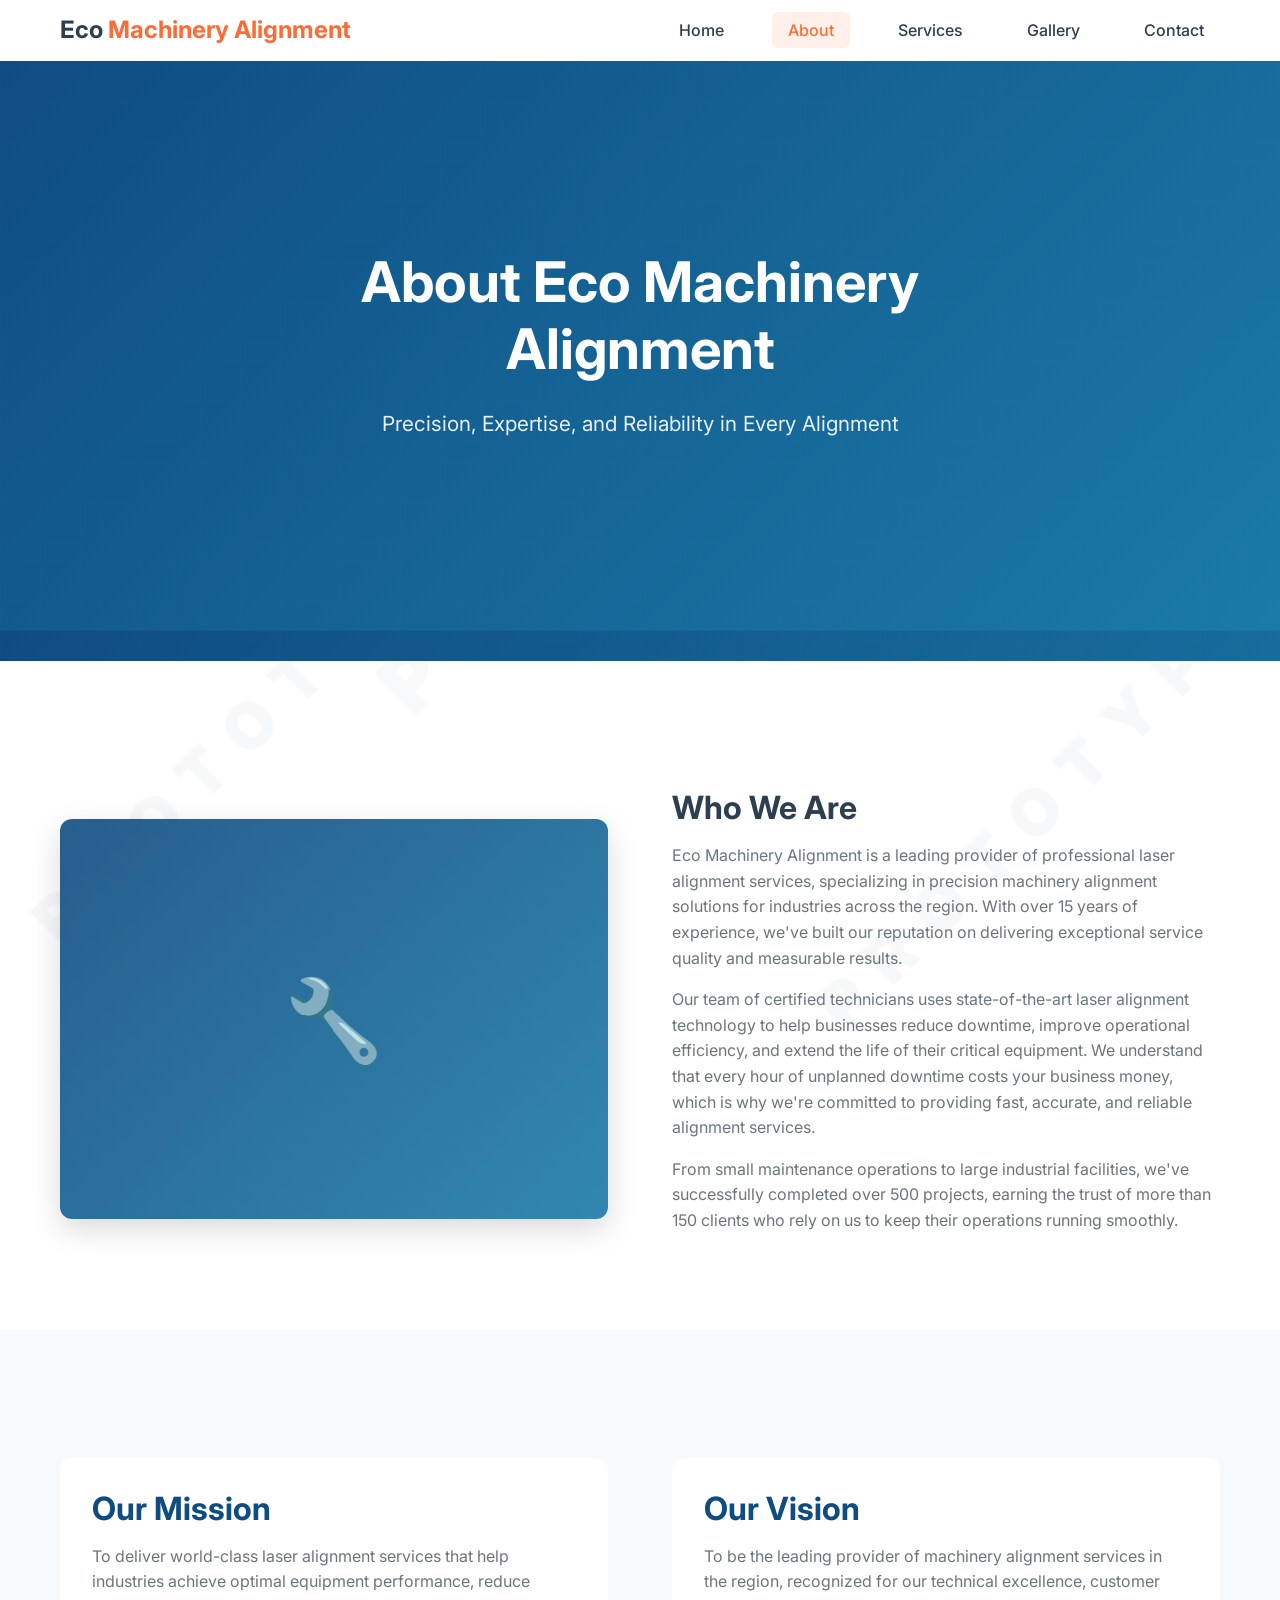
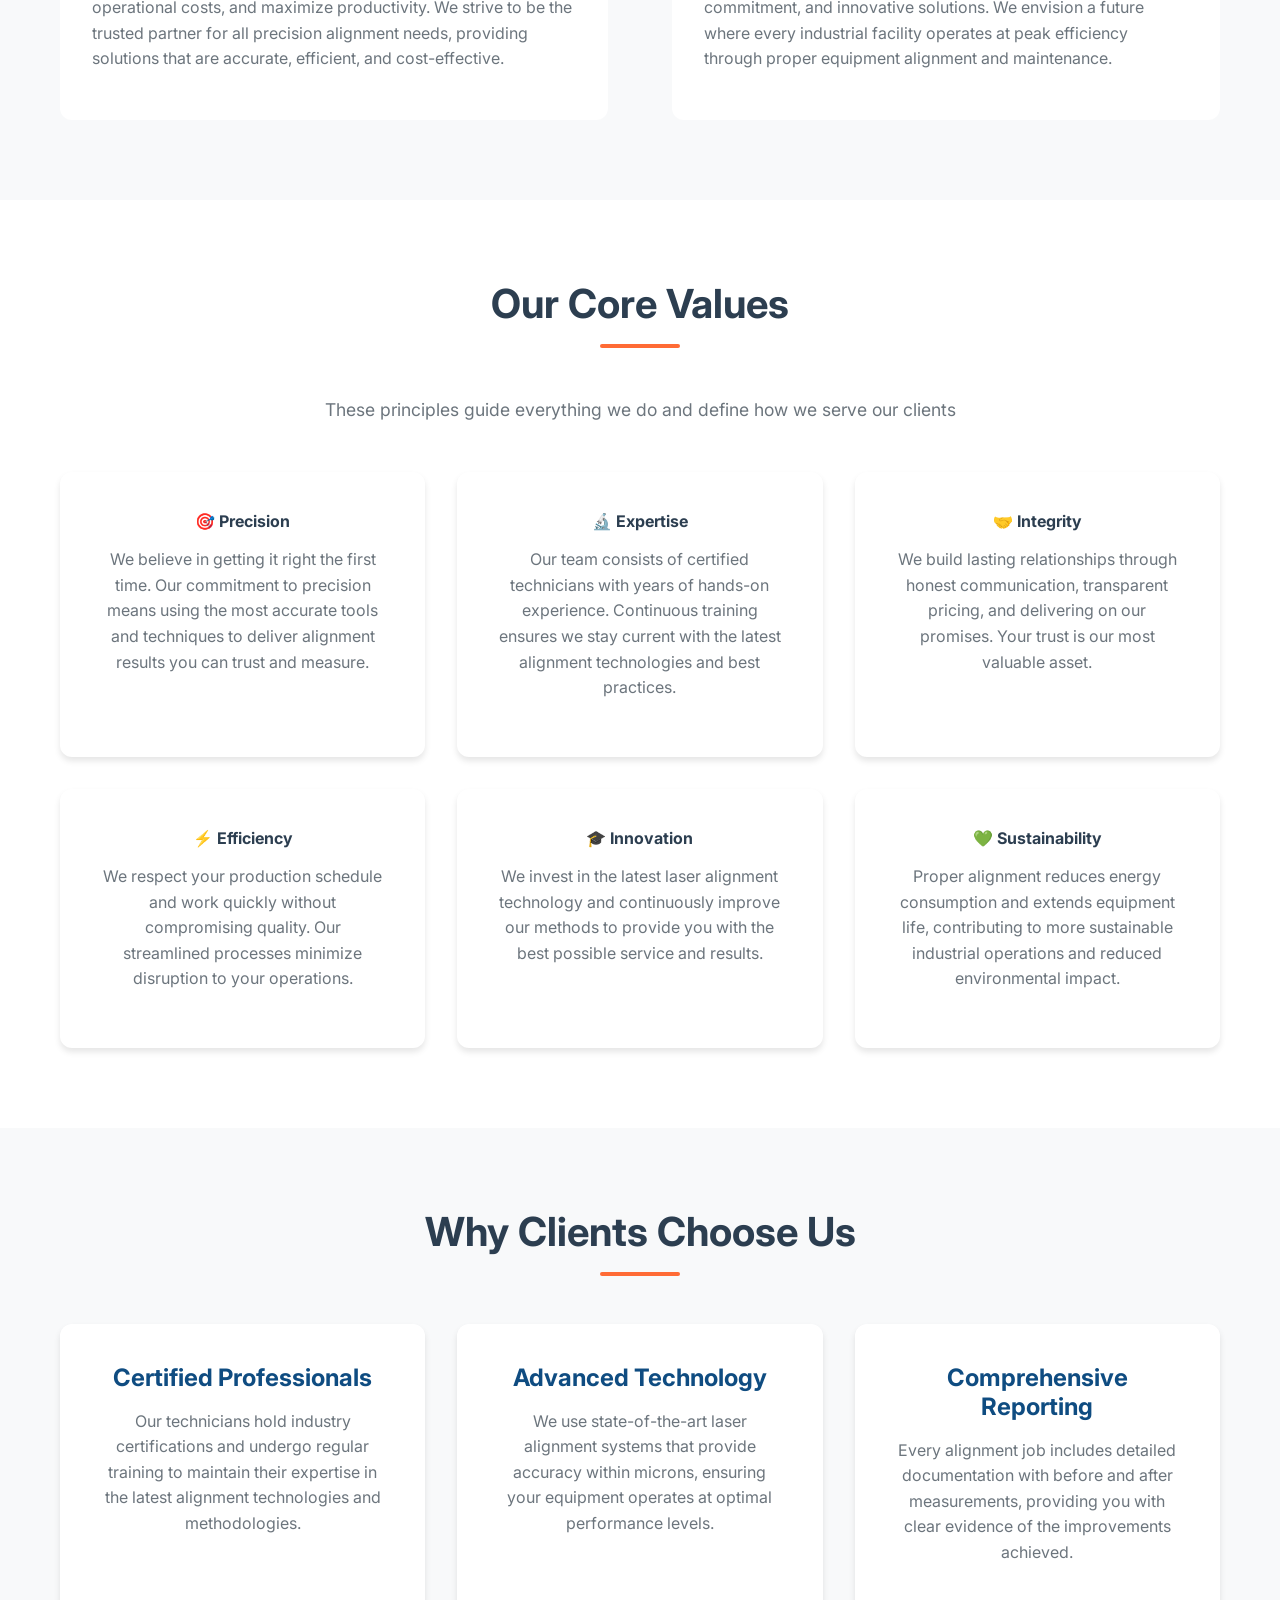
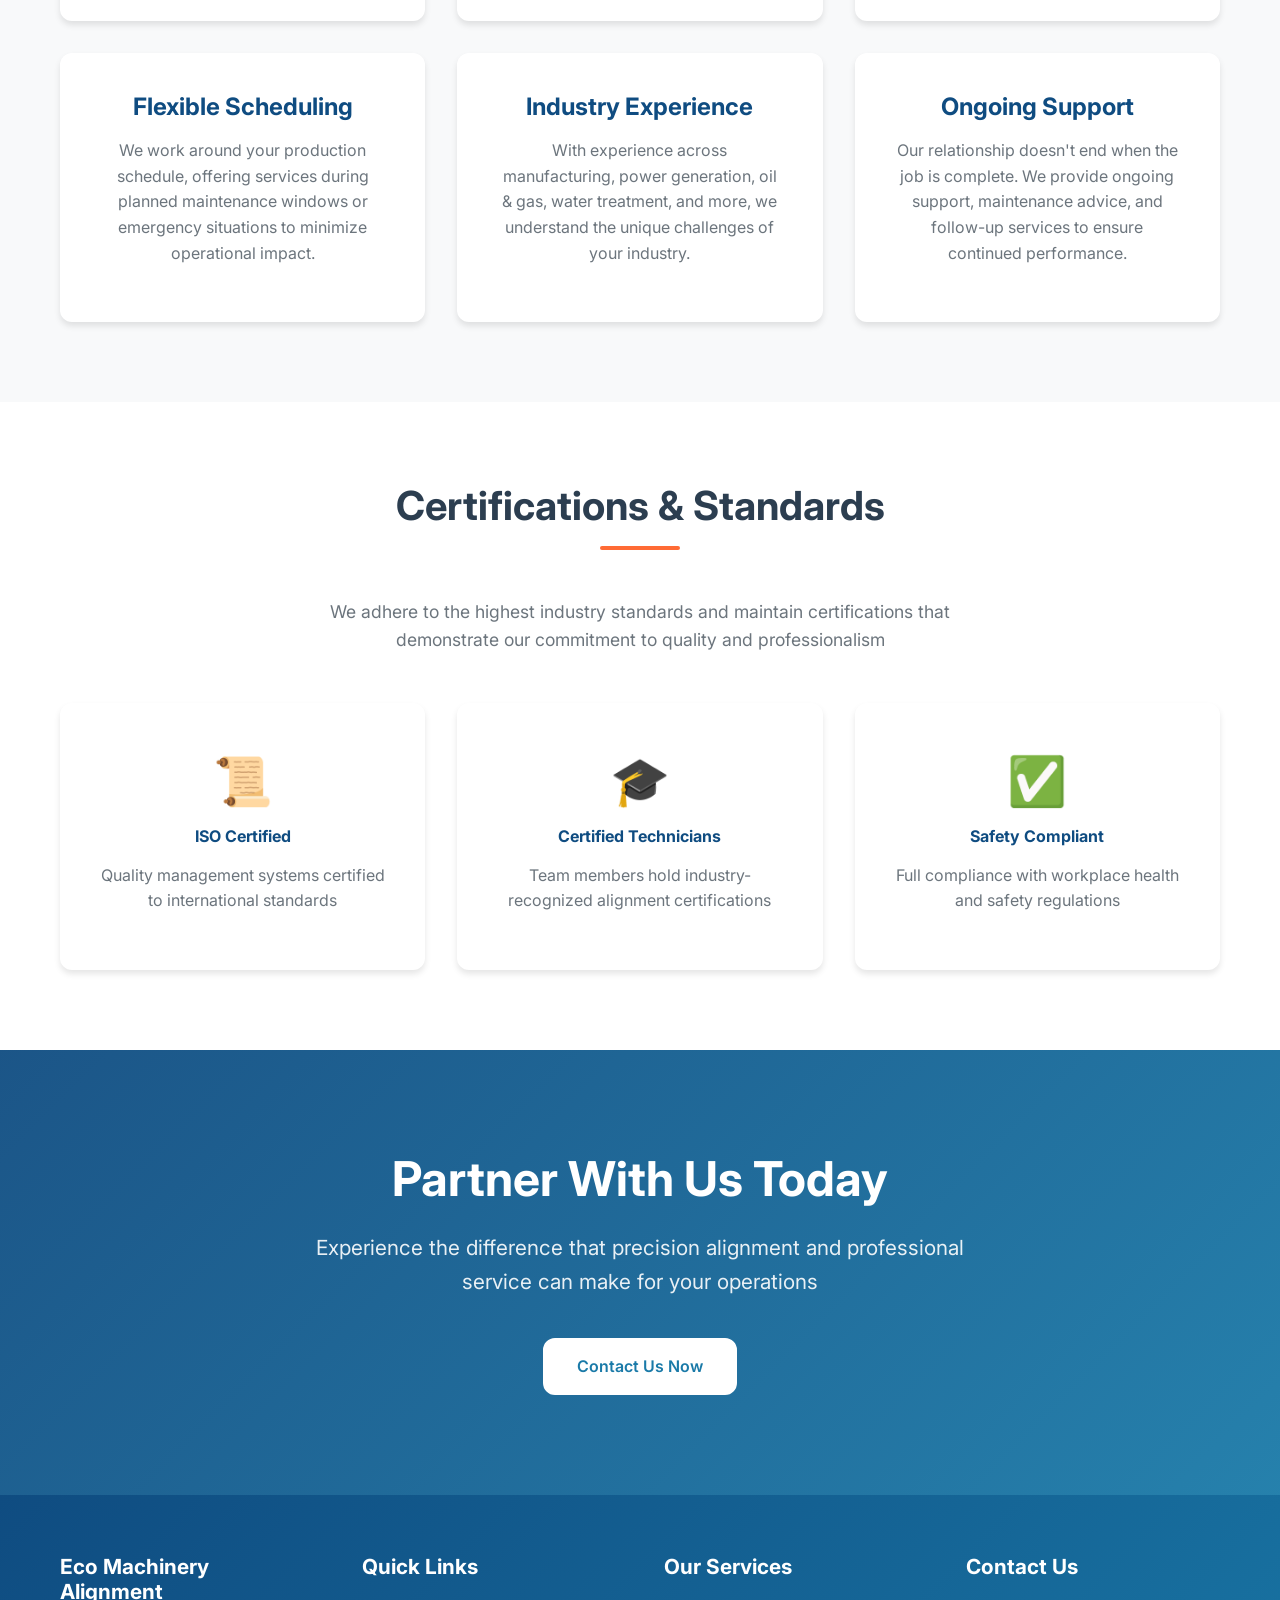
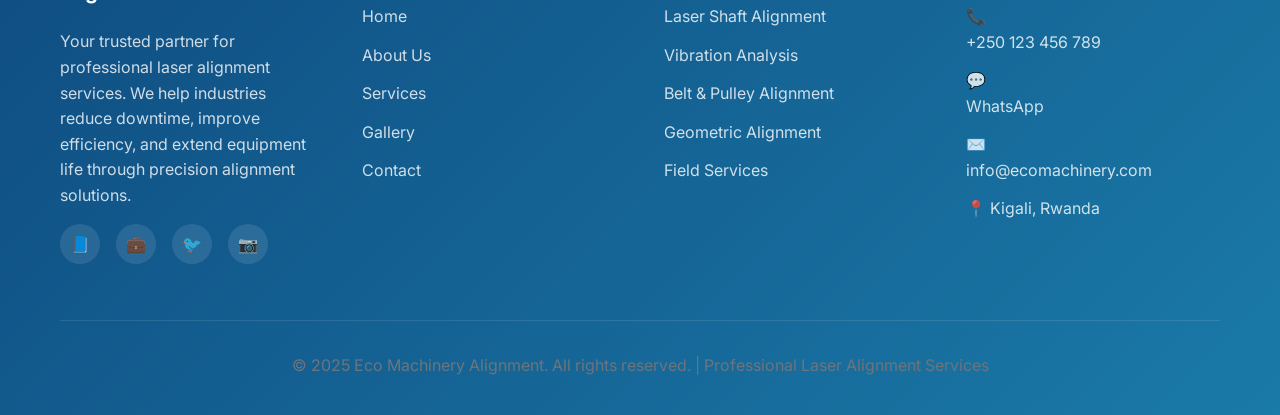
==== about.html @ cac4f7f2 "Made the first web implementation" ====
<!DOCTYPE html>
<html lang="en">
<head>
    <meta charset="UTF-8">
    <meta name="viewport" content="width=device-width, initial-scale=1.0">
    <meta name="description" content="Learn about Eco Machinery Alignment's expertise, values, and commitment to delivering professional laser alignment services across industries.">
    <title>About Us - Eco Machinery Alignment</title>
    <link rel="stylesheet" href="css/styles.css">
    <link href="https://fonts.googleapis.com/css2?family=Inter:wght@300;400;600;700&display=swap" rel="stylesheet">
</head>
<body>
    <!-- Navigation -->
    <nav class="navbar">
        <div class="container">
            <div class="nav-brand">
                <h1>Eco <span>Machinery Alignment</span></h1>
            </div>
            <ul class="nav-menu">
                <li><a href="index.html">Home</a></li>
                <li><a href="about.html" class="active">About</a></li>
                <li><a href="services.html">Services</a></li>
                <li><a href="gallery.html">Gallery</a></li>
                <li><a href="contact.html">Contact</a></li>
            </ul>
            <div class="nav-toggle" id="navToggle">
                <span></span>
                <span></span>
                <span></span>
            </div>
        </div>
    </nav>

    <!-- Hero Section -->
    <section class="hero about-hero">
        <div class="hero-overlay"></div>
        <div class="container hero-content">
            <h1 class="hero-title">About Eco Machinery Alignment</h1>
            <p class="hero-subtitle">Precision, Expertise, and Reliability in Every Alignment</p>
        </div>
    </section>

    <!-- About Content -->
    <section class="section">
        <div class="container">
            <div class="about-content">
                <div class="about-image fade-in-up">
                    <div style="font-size: 5rem; text-align: center;">🔧</div>
                </div>
                <div class="about-text fade-in-up">
                    <h2>Who We Are</h2>
                    <p>Eco Machinery Alignment is a leading provider of professional laser alignment services, specializing in precision machinery alignment solutions for industries across the region. With over 15 years of experience, we've built our reputation on delivering exceptional service quality and measurable results.</p>
                    <p>Our team of certified technicians uses state-of-the-art laser alignment technology to help businesses reduce downtime, improve operational efficiency, and extend the life of their critical equipment. We understand that every hour of unplanned downtime costs your business money, which is why we're committed to providing fast, accurate, and reliable alignment services.</p>
                    <p>From small maintenance operations to large industrial facilities, we've successfully completed over 500 projects, earning the trust of more than 150 clients who rely on us to keep their operations running smoothly.</p>
                </div>
            </div>
        </div>
    </section>

    <!-- Mission & Vision -->
    <section class="section" style="background: var(--light-bg);">
        <div class="container">
            <div class="about-content" style="grid-template-columns: 1fr 1fr;">
                <div class="fade-in-up">
                    <div style="background: white; padding: var(--spacing-lg); border-radius: 12px; box-shadow: var(--shadow-md); height: 100%;">
                        <h2 style="color: var(--primary-color); margin-bottom: var(--spacing-md);">Our Mission</h2>
                        <p>To deliver world-class laser alignment services that help industries achieve optimal equipment performance, reduce operational costs, and maximize productivity. We strive to be the trusted partner for all precision alignment needs, providing solutions that are accurate, efficient, and cost-effective.</p>
                    </div>
                </div>
                <div class="fade-in-up">
                    <div style="background: white; padding: var(--spacing-lg); border-radius: 12px; box-shadow: var(--shadow-md); height: 100%;">
                        <h2 style="color: var(--primary-color); margin-bottom: var(--spacing-md);">Our Vision</h2>
                        <p>To be the leading provider of machinery alignment services in the region, recognized for our technical excellence, customer commitment, and innovative solutions. We envision a future where every industrial facility operates at peak efficiency through proper equipment alignment and maintenance.</p>
                    </div>
                </div>
            </div>
        </div>
    </section>

    <!-- Our Values -->
    <section class="section">
        <div class="container">
            <h2 class="section-title">Our Core Values</h2>
            <p class="text-center" style="max-width: 700px; margin: 0 auto var(--spacing-lg); color: var(--text-light); font-size: 1.1rem;">
                These principles guide everything we do and define how we serve our clients
            </p>
            <div class="values-grid">
                <div class="value-card fade-in-up stagger-1">
                    <h4>🎯 Precision</h4>
                    <p>We believe in getting it right the first time. Our commitment to precision means using the most accurate tools and techniques to deliver alignment results you can trust and measure.</p>
                </div>
                <div class="value-card fade-in-up stagger-2">
                    <h4>🔬 Expertise</h4>
                    <p>Our team consists of certified technicians with years of hands-on experience. Continuous training ensures we stay current with the latest alignment technologies and best practices.</p>
                </div>
                <div class="value-card fade-in-up stagger-3">
                    <h4>🤝 Integrity</h4>
                    <p>We build lasting relationships through honest communication, transparent pricing, and delivering on our promises. Your trust is our most valuable asset.</p>
                </div>
                <div class="value-card fade-in-up stagger-4">
                    <h4>⚡ Efficiency</h4>
                    <p>We respect your production schedule and work quickly without compromising quality. Our streamlined processes minimize disruption to your operations.</p>
                </div>
                <div class="value-card fade-in-up stagger-5">
                    <h4>🎓 Innovation</h4>
                    <p>We invest in the latest laser alignment technology and continuously improve our methods to provide you with the best possible service and results.</p>
                </div>
                <div class="value-card fade-in-up stagger-6">
                    <h4>💚 Sustainability</h4>
                    <p>Proper alignment reduces energy consumption and extends equipment life, contributing to more sustainable industrial operations and reduced environmental impact.</p>
                </div>
            </div>
        </div>
    </section>

    <!-- Why Choose Us -->
    <section class="section" style="background: var(--light-bg);">
        <div class="container">
            <h2 class="section-title">Why Clients Choose Us</h2>
            <div class="benefits-grid" style="grid-template-columns: repeat(auto-fit, minmax(300px, 1fr));">
                <div class="benefit-card fade-in-up">
                    <h3 style="color: var(--primary-color); margin-bottom: var(--spacing-md);">Certified Professionals</h3>
                    <p>Our technicians hold industry certifications and undergo regular training to maintain their expertise in the latest alignment technologies and methodologies.</p>
                </div>
                <div class="benefit-card fade-in-up">
                    <h3 style="color: var(--primary-color); margin-bottom: var(--spacing-md);">Advanced Technology</h3>
                    <p>We use state-of-the-art laser alignment systems that provide accuracy within microns, ensuring your equipment operates at optimal performance levels.</p>
                </div>
                <div class="benefit-card fade-in-up">
                    <h3 style="color: var(--primary-color); margin-bottom: var(--spacing-md);">Comprehensive Reporting</h3>
                    <p>Every alignment job includes detailed documentation with before and after measurements, providing you with clear evidence of the improvements achieved.</p>
                </div>
                <div class="benefit-card fade-in-up">
                    <h3 style="color: var(--primary-color); margin-bottom: var(--spacing-md);">Flexible Scheduling</h3>
                    <p>We work around your production schedule, offering services during planned maintenance windows or emergency situations to minimize operational impact.</p>
                </div>
                <div class="benefit-card fade-in-up">
                    <h3 style="color: var(--primary-color); margin-bottom: var(--spacing-md);">Industry Experience</h3>
                    <p>With experience across manufacturing, power generation, oil & gas, water treatment, and more, we understand the unique challenges of your industry.</p>
                </div>
                <div class="benefit-card fade-in-up">
                    <h3 style="color: var(--primary-color); margin-bottom: var(--spacing-md);">Ongoing Support</h3>
                    <p>Our relationship doesn't end when the job is complete. We provide ongoing support, maintenance advice, and follow-up services to ensure continued performance.</p>
                </div>
            </div>
        </div>
    </section>

    <!-- Certifications & Standards -->
    <section class="section">
        <div class="container">
            <h2 class="section-title">Certifications & Standards</h2>
            <p class="text-center" style="max-width: 700px; margin: 0 auto var(--spacing-lg); color: var(--text-light); font-size: 1.1rem;">
                We adhere to the highest industry standards and maintain certifications that demonstrate our commitment to quality and professionalism
            </p>
            <div class="benefits-grid" style="grid-template-columns: repeat(auto-fit, minmax(280px, 1fr));">
                <div class="benefit-card fade-in-up">
                    <div style="font-size: 3rem; margin-bottom: var(--spacing-sm);">📜</div>
                    <h4 style="color: var(--primary-color);">ISO Certified</h4>
                    <p>Quality management systems certified to international standards</p>
                </div>
                <div class="benefit-card fade-in-up">
                    <div style="font-size: 3rem; margin-bottom: var(--spacing-sm);">🎓</div>
                    <h4 style="color: var(--primary-color);">Certified Technicians</h4>
                    <p>Team members hold industry-recognized alignment certifications</p>
                </div>
                <div class="benefit-card fade-in-up">
                    <div style="font-size: 3rem; margin-bottom: var(--spacing-sm);">✅</div>
                    <h4 style="color: var(--primary-color);">Safety Compliant</h4>
                    <p>Full compliance with workplace health and safety regulations</p>
                </div>
            </div>
        </div>
    </section>

    <!-- CTA Section -->
    <section class="cta-section">
        <div class="container">
            <h2 class="fade-in-up">Partner With Us Today</h2>
            <p class="fade-in-up">Experience the difference that precision alignment and professional service can make for your operations</p>
            <div class="fade-in-up">
                <a href="contact.html" class="btn btn-secondary" style="background: white; color: var(--accent-color); border-color: white;">Contact Us Now</a>
            </div>
        </div>
    </section>

    <!-- Footer -->
    <footer class="footer">
        <div class="container">
            <div class="footer-content">
                <div class="footer-section">
                    <h3>Eco Machinery Alignment</h3>
                    <p>Your trusted partner for professional laser alignment services. We help industries reduce downtime, improve efficiency, and extend equipment life through precision alignment solutions.</p>
                    <div class="social-links">
                        <a href="#" title="Facebook">📘</a>
                        <a href="#" title="LinkedIn">💼</a>
                        <a href="#" title="Twitter">🐦</a>
                        <a href="#" title="Instagram">📷</a>
                    </div>
                </div>
                <div class="footer-section">
                    <h3>Quick Links</h3>
                    <ul class="footer-links">
                        <li><a href="index.html">Home</a></li>
                        <li><a href="about.html">About Us</a></li>
                        <li><a href="services.html">Services</a></li>
                        <li><a href="gallery.html">Gallery</a></li>
                        <li><a href="contact.html">Contact</a></li>
                    </ul>
                </div>
                <div class="footer-section">
                    <h3>Our Services</h3>
                    <ul class="footer-links">
                        <li><a href="services.html#laser-alignment">Laser Shaft Alignment</a></li>
                        <li><a href="services.html#vibration-analysis">Vibration Analysis</a></li>
                        <li><a href="services.html#belt-alignment">Belt & Pulley Alignment</a></li>
                        <li><a href="services.html#geometric-alignment">Geometric Alignment</a></li>
                        <li><a href="services.html#field-services">Field Services</a></li>
                    </ul>
                </div>
                <div class="footer-section">
                    <h3>Contact Us</h3>
                    <ul class="contact-info">
                        <li>📞 <a href="tel:+250123456789">+250 123 456 789</a></li>
                        <li>💬 <a href="https://wa.me/250123456789">WhatsApp</a></li>
                        <li>✉️ <a href="mailto:info@ecomachinery.com">info@ecomachinery.com</a></li>
                        <li>📍 Kigali, Rwanda</li>
                    </ul>
                </div>
            </div>
            <div class="footer-bottom">
                <p>&copy; 2025 Eco Machinery Alignment. All rights reserved. | Professional Laser Alignment Services</p>
            </div>
        </div>
    </footer>

    <!-- Back to Top Button -->
    <div class="back-to-top">↑</div>

    <!-- Page Watermarks -->
    <div class="page-watermark">PROTOTYPE</div>
    <div class="page-watermark">PROTOTYPE</div>
    <div class="page-watermark">PROTOTYPE</div>
    <div class="page-watermark">PROTOTYPE</div>
    <div class="page-watermark">PROTOTYPE</div>

    <!-- JavaScript -->
    <script src="js/script.js"></script>
</body>
</html>
---- css/styles.css ----
/* ============================================
   Eco Machinery Alignment - Main Stylesheet
   ============================================ */

/* CSS Variables for Easy Customization */
:root {
    --primary-color: #0f4c81;
    --secondary-color: #ff6b35;
    --accent-color: #1a7aa8;
    --text-dark: #2c3e50;
    --text-light: #6c757d;
    --bg-light: #f8f9fa;
    --light-bg: #f8f9fa;
    --white: #ffffff;
    --shadow: 0 4px 6px rgba(0, 0, 0, 0.1);
    --shadow-lg: 0 10px 30px rgba(0, 0, 0, 0.15);
    --transition: all 0.3s ease;
    --border-radius: 12px;
    --spacing-sm: 0.5rem;
    --spacing-md: 1rem;
    --spacing-lg: 2rem;
    --spacing-xl: 3rem;
}

/* Reset & Base Styles */
* {
    margin: 0;
    padding: 0;
    box-sizing: border-box;
}

html {
    scroll-behavior: smooth;
}

body {
    font-family: 'Inter', 'Segoe UI', Tahoma, Geneva, Verdana, sans-serif;
    line-height: 1.6;
    color: var(--text-dark);
    overflow-x: hidden;
}

/* Typography */
h1,
h2,
h3,
h4,
h5,
h6 {
    font-weight: 700;
    line-height: 1.2;
    margin-bottom: 1rem;
}

h1 {
    font-size: 2.5rem;
}

h2 {
    font-size: 2rem;
}

h3 {
    font-size: 1.5rem;
}

p {
    margin-bottom: 1rem;
    color: var(--text-light);
}

a {
    text-decoration: none;
    color: inherit;
    transition: var(--transition);
}

img {
    max-width: 100%;
    height: auto;
    display: block;
}

/* Container */
.container {
    max-width: 1200px;
    margin: 0 auto;
    padding: 0 20px;
}

/* Utility Classes */
.text-center {
    text-align: center;
}

.section {
    padding: 80px 0;
}

/* Navigation Bar */
.navbar {
    background: var(--white);
    box-shadow: var(--shadow);
    position: sticky;
    top: 0;
    z-index: 1000;
    transition: var(--transition);
}

.navbar .container {
    display: flex;
    justify-content: space-between;
    align-items: center;
    padding: 1rem 20px;
}

.nav-brand h1 {
    font-size: 1.5rem;
    margin: 0;
    color: var(--text-dark);
}

.nav-brand span {
    color: var(--secondary-color);
}

.nav-menu {
    display: flex;
    list-style: none;
    gap: 2rem;
    margin: 0;
}

.nav-menu a {
    color: var(--text-dark);
    font-weight: 500;
    padding: 0.5rem 1rem;
    border-radius: 6px;
    transition: var(--transition);
}

.nav-menu a:hover,
.nav-menu a.active {
    color: var(--secondary-color);
    background: rgba(255, 107, 53, 0.1);
}

.nav-toggle {
    display: none;
    flex-direction: column;
    gap: 4px;
    cursor: pointer;
}

.nav-toggle span {
    width: 25px;
    height: 3px;
    background: var(--text-dark);
    transition: var(--transition);
}

/* Hero Section */
.hero {
    position: relative;
    min-height: 600px;
    display: flex;
    align-items: center;
    justify-content: center;
    background: linear-gradient(135deg, #0f4c81 0%, #1a7aa8 100%);
    color: var(--white);
    text-align: center;
    padding: 100px 20px;
    overflow: hidden;
}

.hero::before {
    content: '';
    position: absolute;
    top: 0;
    left: 0;
    right: 0;
    bottom: 0;
    background: url('data:image/svg+xml,<svg width="100" height="100" xmlns="http://www.w3.org/2000/svg"><defs><pattern id="grid" width="40" height="40" patternUnits="userSpaceOnUse"><path d="M 40 0 L 0 0 0 40" fill="none" stroke="rgba(255,255,255,0.05)" stroke-width="1"/></pattern></defs><rect width="100%" height="100%" fill="url(%23grid)"/></svg>');
    opacity: 0.3;
}

.hero-content {
    position: relative;
    z-index: 1;
    max-width: 800px;
}

.hero-title {
    font-size: 3.5rem;
    margin-bottom: 1.5rem;
    animation: fadeInUp 1s ease;
}

.hero-subtitle {
    font-size: 1.3rem;
    margin-bottom: 2rem;
    color: rgba(255, 255, 255, 0.9);
    animation: fadeInUp 1s ease 0.2s backwards;
}

.hero-buttons {
    display: flex;
    gap: 1rem;
    justify-content: center;
    flex-wrap: wrap;
    animation: fadeInUp 1s ease 0.4s backwards;
}

/* Buttons */
.btn {
    display: inline-block;
    padding: 14px 32px;
    border-radius: var(--border-radius);
    font-weight: 600;
    font-size: 1rem;
    cursor: pointer;
    transition: var(--transition);
    border: 2px solid transparent;
}

.btn-primary {
    background: var(--secondary-color);
    color: var(--white);
}

.btn-primary:hover {
    background: #ff5722;
    transform: translateY(-2px);
    box-shadow: 0 8px 20px rgba(255, 107, 53, 0.3);
}

.btn-secondary {
    background: transparent;
    color: var(--white);
    border-color: var(--white);
}

.btn-secondary:hover {
    background: var(--white);
    color: var(--primary-color);
    transform: translateY(-2px);
}

.btn-outline {
    background: transparent;
    color: var(--primary-color);
    border: 2px solid var(--primary-color);
}

.btn-outline:hover {
    background: var(--primary-color);
    color: var(--white);
}

/* Section Styles */
section {
    padding: 80px 0;
}

.section-title {
    text-align: center;
    font-size: 2.5rem;
    margin-bottom: 3rem;
    color: var(--text-dark);
    position: relative;
}

.section-title::after {
    content: '';
    display: block;
    width: 80px;
    height: 4px;
    background: var(--secondary-color);
    margin: 1rem auto 0;
    border-radius: 2px;
}

/* Benefits Section */
.benefits {
    background: var(--bg-light);
}

.benefits-grid {
    display: grid;
    grid-template-columns: repeat(auto-fit, minmax(300px, 1fr));
    gap: 2rem;
    margin-top: 3rem;
}

.benefit-card {
    background: var(--white);
    padding: 2.5rem;
    border-radius: var(--border-radius);
    box-shadow: var(--shadow);
    text-align: center;
    transition: var(--transition);
    opacity: 0;
    transform: translateY(30px);
}

.benefit-card.animate {
    animation: slideInUp 0.6s ease forwards;
}

.benefit-card:hover {
    transform: translateY(-10px);
    box-shadow: var(--shadow-lg);
}

.benefit-icon {
    font-size: 3rem;
    margin-bottom: 1.5rem;
    display: inline-block;
}

.benefit-card h3 {
    color: var(--primary-color);
    margin-bottom: 1rem;
}

/* Services Section */
.services-preview {
    padding: 80px 0;
}

.services-grid {
    display: grid;
    grid-template-columns: repeat(auto-fit, minmax(320px, 1fr));
    gap: 2rem;
    margin-top: 3rem;
    align-items: stretch;
    /* EQUAL HEIGHT FIX */
}

.service-card {
    background: var(--white);
    border-radius: var(--border-radius);
    overflow: hidden;
    box-shadow: var(--shadow);
    transition: var(--transition);
    display: flex;
    flex-direction: column;
    height: 100%;
    /* EQUAL HEIGHT FIX */
    opacity: 0;
    transform: translateY(30px);
}

.service-card.animate {
    animation: slideInUp 0.6s ease forwards;
}

.service-card:hover {
    transform: translateY(-10px);
    box-shadow: var(--shadow-lg);
}

.service-image {
    width: 100%;
    height: 250px;
    background: linear-gradient(135deg, rgba(15, 76, 129, 0.9), rgba(26, 122, 168, 0.9)),
        repeating-linear-gradient(45deg, transparent, transparent 10px, rgba(255, 255, 255, 0.05) 10px, rgba(255, 255, 255, 0.05) 20px);
    display: flex;
    align-items: center;
    justify-content: center;
    font-size: 4rem;
    color: var(--white);
}

.service-placeholder {
    font-size: 4rem;
}

.service-content {
    padding: 2rem;
    flex-grow: 1;
    display: flex;
    flex-direction: column;
}

.service-content h3 {
    color: var(--primary-color);
    margin-bottom: 1rem;
}

.service-content p {
    flex-grow: 1;
    margin-bottom: 1.5rem;
}

/* Service Detail Pages */
.service-detail {
    background: var(--white);
    padding: 3rem;
    border-radius: var(--border-radius);
    margin-bottom: 2.5rem;
    box-shadow: var(--shadow);
    opacity: 0;
    transform: translateY(30px);
}

.service-detail.animate {
    animation: slideInUp 0.8s ease forwards;
}

.service-detail h3 {
    color: var(--primary-color);
    font-size: 2rem;
    margin-bottom: 1.5rem;
}

.service-detail h4 {
    color: var(--secondary-color);
    font-size: 1.3rem;
    margin-top: 2rem;
    margin-bottom: 1rem;
}

.service-detail ul {
    list-style: none;
    padding-left: 0;
}

.service-detail li {
    padding: 0.5rem 0;
    padding-left: 2rem;
    position: relative;
    color: var(--text-light);
    line-height: 1.6;
}

.service-detail li::before {
    content: '✓';
    position: absolute;
    left: 0;
    color: var(--secondary-color);
    font-weight: bold;
    font-size: 1.2rem;
}

/* Stats Section */
.stats-section {
    background: linear-gradient(135deg, #0f4c81 0%, #1a7aa8 100%);
    color: var(--white);
    padding: 80px 0;
    position: relative;
    overflow: hidden;
}

.stats-section::before {
    content: '';
    position: absolute;
    top: 0;
    left: 0;
    right: 0;
    bottom: 0;
    background: repeating-linear-gradient(45deg,
            rgba(255, 255, 255, 0.03),
            rgba(255, 255, 255, 0.03) 10px,
            transparent 10px,
            transparent 20px);
}

.stats-grid {
    display: grid;
    grid-template-columns: repeat(auto-fit, minmax(200px, 1fr));
    gap: 3rem;
    margin-top: 3rem;
    position: relative;
    z-index: 1;
}

.stat-item {
    text-align: center;
    padding: 2rem;
    opacity: 0;
    transform: translateY(30px);
}

.stat-item.animate {
    animation: slideInUp 0.8s ease forwards;
}

.stat-number {
    display: block;
    font-size: 3.5rem;
    font-weight: 700;
    color: var(--secondary-color);
    margin-bottom: 0.5rem;
}

.stat-label {
    display: block;
    font-size: 1.1rem;
    color: rgba(255, 255, 255, 0.9);
    text-transform: uppercase;
    letter-spacing: 1px;
}

/* CTA Section */
.cta-section {
    background: linear-gradient(135deg, rgba(15, 76, 129, 0.95), rgba(26, 122, 168, 0.95)),
        url('data:image/svg+xml,<svg width="100" height="100" xmlns="http://www.w3.org/2000/svg"><defs><pattern id="grid2" width="40" height="40" patternUnits="userSpaceOnUse"><path d="M 40 0 L 0 0 0 40" fill="none" stroke="rgba(255,255,255,0.1)" stroke-width="1"/></pattern></defs><rect width="100%" height="100%" fill="url(%23grid2)"/></svg>');
    color: var(--white);
    text-align: center;
    padding: 100px 20px;
}

.cta-section h2 {
    font-size: 3rem;
    margin-bottom: 1.5rem;
    color: var(--white);
}

.cta-section p {
    font-size: 1.3rem;
    max-width: 700px;
    margin: 0 auto 2.5rem;
    color: rgba(255, 255, 255, 0.9);
}

/* Gallery Section */
.gallery {
    background: var(--bg-light);
}

.gallery-grid {
    display: grid;
    grid-template-columns: repeat(auto-fit, minmax(300px, 1fr));
    gap: 1.5rem;
    margin-top: 3rem;
}

.gallery-item {
    position: relative;
    overflow: hidden;
    border-radius: var(--border-radius);
    box-shadow: var(--shadow);
    height: 300px;
    background: linear-gradient(135deg, #0f4c81, #1a7aa8);
    opacity: 0;
    transform: scale(0.9);
    cursor: pointer;
    transition: var(--transition);
}

.gallery-item img {
    width: 100%;
    height: 100%;
    object-fit: cover;
    display: block;
}

/* CSS Watermark Overlay */
.gallery-item::after {
    content: 'Eco Machinery Alignment';
    position: absolute;
    bottom: 80px;
    right: 20px;
    color: rgba(255, 255, 255, 0.7);
    font-size: 0.9rem;
    font-weight: 600;
    text-shadow: 2px 2px 4px rgba(0, 0, 0, 0.8);
    pointer-events: none;
    z-index: 2;
    letter-spacing: 1px;
}

.gallery-item.animate {
    animation: zoomIn 0.6s ease forwards;
}

.gallery-item::before {
    content: '';
    position: absolute;
    top: 0;
    left: 0;
    right: 0;
    bottom: 0;
    background: repeating-linear-gradient(45deg,
            rgba(255, 255, 255, 0.03),
            rgba(255, 255, 255, 0.03) 10px,
            transparent 10px,
            transparent 20px);
}

.gallery-item:hover {
    transform: scale(1.05);
}

.gallery-placeholder {
    width: 100%;
    height: 100%;
    display: flex;
    align-items: center;
    justify-content: center;
    color: var(--white);
    font-size: 3rem;
}

.gallery-caption {
    position: absolute;
    bottom: 0;
    left: 0;
    right: 0;
    background: linear-gradient(transparent, rgba(0, 0, 0, 0.8));
    color: var(--white);
    padding: 2rem 1.5rem 1.5rem;
    transform: translateY(100%);
    transition: var(--transition);
}

.gallery-item:hover .gallery-caption {
    transform: translateY(0);
}

.gallery-caption h3 {
    font-size: 1.3rem;
    margin-bottom: 0.5rem;
    color: var(--white);
}

.gallery-caption p {
    font-size: 0.9rem;
    margin: 0;
    color: rgba(255, 255, 255, 0.9);
}

/* About Section */
.about-content {
    display: grid;
    grid-template-columns: 1fr 1fr;
    gap: 4rem;
    align-items: center;
    margin-top: 3rem;
}

.about-text {
    opacity: 0;
    transform: translateX(-30px);
}

.about-text.animate {
    animation: slideInLeft 0.8s ease forwards;
}

.about-text h3 {
    color: var(--primary-color);
    margin-top: 2rem;
    margin-bottom: 1rem;
}

.about-text ul {
    list-style: none;
    padding: 0;
}

.about-text li {
    padding: 0.5rem 0;
    padding-left: 2rem;
    position: relative;
    color: var(--text-light);
}

.about-text li::before {
    content: '✓';
    position: absolute;
    left: 0;
    color: var(--secondary-color);
    font-weight: bold;
}

.about-image {
    height: 400px;
    background: linear-gradient(135deg, rgba(15, 76, 129, 0.9), rgba(26, 122, 168, 0.9)),
        repeating-linear-gradient(45deg, transparent, transparent 10px, rgba(255, 255, 255, 0.05) 10px, rgba(255, 255, 255, 0.05) 20px);
    border-radius: var(--border-radius);
    display: flex;
    align-items: center;
    justify-content: center;
    font-size: 5rem;
    color: var(--white);
    box-shadow: var(--shadow-lg);
    opacity: 0;
    transform: translateX(30px);
}

.about-image.animate {
    animation: slideInRight 0.8s ease forwards;
}

/* Values Section */
.values-grid {
    display: grid;
    grid-template-columns: repeat(auto-fit, minmax(280px, 1fr));
    gap: 2rem;
    margin-top: 3rem;
}

.value-card {
    background: var(--white);
    padding: 2.5rem;
    border-radius: var(--border-radius);
    box-shadow: var(--shadow);
    text-align: center;
    transition: var(--transition);
    opacity: 0;
    transform: translateY(30px);
}

.value-card.animate {
    animation: slideInUp 0.6s ease forwards;
}

.value-card:hover {
    transform: translateY(-10px);
    box-shadow: var(--shadow-lg);
}

.value-icon {
    font-size: 3rem;
    margin-bottom: 1.5rem;
    display: inline-block;
}

.value-card h3 {
    color: var(--primary-color);
    margin-bottom: 1rem;
}

/* Contact Section */
.contact-container {
    display: grid;
    grid-template-columns: 1fr 1fr;
    gap: 4rem;
    margin-top: 3rem;
}

.contact-form-wrapper {
    background: var(--white);
    padding: 3rem;
    border-radius: var(--border-radius);
    box-shadow: var(--shadow);
    opacity: 0;
    transform: translateY(30px);
}

.contact-form-wrapper.animate {
    animation: slideInUp 0.8s ease forwards;
}

.form-group {
    margin-bottom: 1.5rem;
}

.form-group label {
    display: block;
    margin-bottom: 0.5rem;
    font-weight: 600;
    color: var(--text-dark);
}

.form-group input,
.form-group textarea,
.form-group select {
    width: 100%;
    padding: 12px 16px;
    border: 2px solid #e0e0e0;
    border-radius: 8px;
    font-family: inherit;
    font-size: 1rem;
    transition: var(--transition);
}

.form-group input:focus,
.form-group textarea:focus,
.form-group select:focus {
    outline: none;
    border-color: var(--primary-color);
    box-shadow: 0 0 0 3px rgba(15, 76, 129, 0.1);
}

.form-group textarea {
    resize: vertical;
    min-height: 120px;
}

/* Contact Info Cards */
.contact-info-wrapper {
    display: flex;
    flex-direction: column;
    gap: 1.5rem;
    opacity: 0;
    transform: translateY(30px);
}

.contact-info-wrapper.animate {
    animation: slideInUp 0.8s ease 0.2s forwards;
}

.contact-card {
    background: var(--white);
    padding: 2rem;
    border-radius: var(--border-radius);
    box-shadow: var(--shadow);
    transition: var(--transition);
}

.contact-card:hover {
    transform: translateX(10px);
    box-shadow: var(--shadow-lg);
}

.contact-card h3 {
    color: var(--primary-color);
    margin-bottom: 1rem;
    font-size: 1.3rem;
}

.contact-card a {
    color: var(--secondary-color);
    font-weight: 600;
}

.contact-card a:hover {
    text-decoration: underline;
}

/* Map Container */
.map-container {
    width: 100%;
    height: 400px;
    background: var(--bg-light);
    border-radius: var(--border-radius);
    display: flex;
    align-items: center;
    justify-content: center;
    font-size: 3rem;
    color: var(--text-light);
    opacity: 0;
    transform: scale(0.95);
}

.map-container.animate {
    animation: zoomIn 0.8s ease forwards;
}

/* Footer */
footer {
    background: linear-gradient(135deg, #0f4c81 0%, #1a7aa8 100%);
    color: var(--white);
    padding: 60px 0 20px;
}

.footer-content {
    display: grid;
    grid-template-columns: repeat(auto-fit, minmax(250px, 1fr));
    gap: 3rem;
    margin-bottom: 3rem;
}

.footer-section h3 {
    margin-bottom: 1.5rem;
    font-size: 1.3rem;
}

.footer-section p,
.footer-section a {
    color: rgba(255, 255, 255, 0.8);
    margin-bottom: 0.5rem;
    display: block;
}

.footer-section a:hover {
    color: var(--secondary-color);
    padding-left: 5px;
}

.footer-section ul {
    list-style: none;
    padding: 0;
}

.footer-section li {
    margin-bottom: 0.8rem;
}

.footer-links {
    list-style: none;
    padding: 0;
}

.footer-links li {
    margin-bottom: 0.8rem;
}

.footer-links a {
    color: rgba(255, 255, 255, 0.8);
    transition: var(--transition);
}

.footer-links a:hover {
    color: var(--secondary-color);
    padding-left: 5px;
}

.contact-info {
    list-style: none;
    padding: 0;
}

.contact-info li {
    margin-bottom: 0.8rem;
    color: rgba(255, 255, 255, 0.8);
}

.contact-info a {
    color: rgba(255, 255, 255, 0.8);
    transition: var(--transition);
}

.contact-info a:hover {
    color: var(--secondary-color);
}

.social-links {
    display: flex;
    gap: 1rem;
    margin-top: 1rem;
}

.social-links a {
    width: 40px;
    height: 40px;
    display: flex;
    align-items: center;
    justify-content: center;
    background: rgba(255, 255, 255, 0.1);
    border-radius: 50%;
    transition: var(--transition);
}

.social-links a:hover {
    background: var(--secondary-color);
    transform: translateY(-3px);
}

.footer-bottom {
    text-align: center;
    padding-top: 2rem;
    border-top: 1px solid rgba(255, 255, 255, 0.1);
    color: rgba(255, 255, 255, 0.8);
}

/* Page Watermark - Multiple Instances */
.page-watermark {
    position: fixed;
    font-size: 5rem;
    font-weight: 900;
    color: rgba(15, 76, 129, 0.06);
    pointer-events: none;
    z-index: 0;
    user-select: none;
    white-space: nowrap;
    letter-spacing: 0.8rem;
    transform: rotate(-45deg);
}

/* Top left watermark */
.page-watermark:nth-of-type(1) {
    top: 10%;
    left: 90%;
}

/* Top right watermark */
.page-watermark:nth-of-type(2) {
    top: 25%;
    right: 10%;
}

/* Center watermark */
.page-watermark:nth-of-type(3) {
    top: 50%;
    left: 50%;
    transform: translate(-50%, -50%) rotate(-45deg);
    font-size: 6rem;
}

/* Bottom left watermark */
.page-watermark:nth-of-type(4) {
    bottom: 20%;
    left: 10%;
}

/* Bottom right watermark */
.page-watermark:nth-of-type(5) {
    bottom: 10%;
    right: 5%;
}

/* Additional watermarks for better coverage */
.page-watermark:nth-of-type(6) {
    top: 35%;
    left: 20%;
}

.page-watermark:nth-of-type(7) {
    top: 65%;
    right: 25%;
}

.page-watermark:nth-of-type(8) {
    top: 80%;
    left: 40%;
}

/* Ensure content is above watermark */
section,
.navbar,
footer {
    position: relative;
    z-index: 1;
}

/* Back to Top Button */
.back-to-top {
    position: fixed;
    bottom: 30px;
    right: 30px;
    width: 50px;
    height: 50px;
    background: var(--secondary-color);
    color: var(--white);
    border-radius: 50%;
    display: flex;
    align-items: center;
    justify-content: center;
    font-size: 1.5rem;
    cursor: pointer;
    opacity: 0;
    visibility: hidden;
    transition: var(--transition);
    z-index: 999;
    box-shadow: var(--shadow-lg);
}

.back-to-top.visible {
    opacity: 1;
    visibility: visible;
}

.back-to-top:hover {
    background: var(--primary-color);
    transform: translateY(-5px);
}

/* Animations */
@keyframes fadeInUp {
    from {
        opacity: 0;
        transform: translateY(30px);
    }

    to {
        opacity: 1;
        transform: translateY(0);
    }
}

@keyframes slideInUp {
    from {
        opacity: 0;
        transform: translateY(30px);
    }

    to {
        opacity: 1;
        transform: translateY(0);
    }
}

@keyframes slideInLeft {
    from {
        opacity: 0;
        transform: translateX(-30px);
    }

    to {
        opacity: 1;
        transform: translateX(0);
    }
}

@keyframes slideInRight {
    from {
        opacity: 0;
        transform: translateX(30px);
    }

    to {
        opacity: 1;
        transform: translateX(0);
    }
}

@keyframes zoomIn {
    from {
        opacity: 0;
        transform: scale(0.9);
    }

    to {
        opacity: 1;
        transform: scale(1);
    }
}

/* Stagger Animation Delays */
.benefit-card:nth-child(1),
.service-card:nth-child(1),
.value-card:nth-child(1) {
    animation-delay: 0.1s;
}

.benefit-card:nth-child(2),
.service-card:nth-child(2),
.value-card:nth-child(2) {
    animation-delay: 0.2s;
}

.benefit-card:nth-child(3),
.service-card:nth-child(3),
.value-card:nth-child(3) {
    animation-delay: 0.3s;
}

.benefit-card:nth-child(4),
.service-card:nth-child(4),
.value-card:nth-child(4) {
    animation-delay: 0.4s;
}

.benefit-card:nth-child(5),
.service-card:nth-child(5),
.value-card:nth-child(5) {
    animation-delay: 0.5s;
}

.benefit-card:nth-child(6),
.service-card:nth-child(6),
.value-card:nth-child(6) {
    animation-delay: 0.6s;
}

.gallery-item:nth-child(1) {
    animation-delay: 0.1s;
}

.gallery-item:nth-child(2) {
    animation-delay: 0.2s;
}

.gallery-item:nth-child(3) {
    animation-delay: 0.3s;
}

.gallery-item:nth-child(4) {
    animation-delay: 0.4s;
}

.gallery-item:nth-child(5) {
    animation-delay: 0.5s;
}

.gallery-item:nth-child(6) {
    animation-delay: 0.6s;
}

/* Responsive Design */
@media (max-width: 768px) {
    .nav-menu {
        position: fixed;
        left: -100%;
        top: 70px;
        flex-direction: column;
        background-color: var(--white);
        width: 100%;
        text-align: center;
        transition: 0.3s;
        box-shadow: var(--shadow-lg);
        padding: 2rem 0;
    }

    .nav-menu.active {
        left: 0;
    }

    .nav-toggle {
        display: flex;
    }

    .hero-title {
        font-size: 2.5rem;
    }

    .hero-subtitle {
        font-size: 1.1rem;
    }

    .contact-container,
    .about-content {
        grid-template-columns: 1fr;
        gap: 2rem;
    }

    .benefits-grid,
    .services-grid,
    .gallery-grid,
    .values-grid,
    .stats-grid {
        grid-template-columns: 1fr;
    }

    .cta-section h2 {
        font-size: 2rem;
    }

    .cta-section p {
        font-size: 1.1rem;
    }

    .footer-content {
        grid-template-columns: 1fr;
        gap: 2rem;
    }
}

@media (max-width: 480px) {
    .hero-title {
        font-size: 2rem;
    }

    .section-title {
        font-size: 1.8rem;
    }

    .btn {
        padding: 12px 24px;
        font-size: 0.9rem;
    }

    .page-watermark {
        font-size: 3rem;
    }
}

/* Page Watermark - Multiple Instances Spread Across Page */
.page-watermark {
    position: fixed;
    font-size: 4rem;
    font-weight: 900;
    color: rgba(15, 76, 129, 0.04);
    pointer-events: none;
    z-index: 0;
    user-select: none;
    white-space: nowrap;
    letter-spacing: 1.5rem;
    transform: rotate(-45deg);
}

/* Top left corner */
.page-watermark:nth-of-type(1) {
    top: 5%;
    left: -5%;
}

/* Top right corner */
.page-watermark:nth-of-type(2) {
    top: 15%;
    right: -5%;
}

/* Center - largest */
.page-watermark:nth-of-type(3) {
    top: 50%;
    left: 50%;
    transform: translate(-50%, -50%) rotate(-45deg);
    font-size: 5rem;
    opacity: 0.8;
}

/* Lower left */
.page-watermark:nth-of-type(4) {
    top: 75%;
    left: -5%;
}

/* Bottom right corner */
.page-watermark:nth-of-type(5) {
    bottom: 5%;
    right: -5%;
}

/* Ensure content is above watermark */
section,
.navbar,
footer {
    position: relative;
    z-index: 1;
}

/* Back to Top Button */
.back-to-top {
    position: fixed;
    bottom: 30px;
    right: 30px;
    width: 50px;
    height: 50px;
    background: var(--secondary-color);
    color: var(--white);
    border-radius: 50%;
    display: flex;
    align-items: center;
    justify-content: center;
    font-size: 1.5rem;
    cursor: pointer;
    opacity: 0;
    visibility: hidden;
    transition: var(--transition);
    z-index: 999;
    box-shadow: var(--shadow-lg);
}

.back-to-top.visible {
    opacity: 1;
    visibility: visible;
}

.back-to-top:hover {
    background: var(--primary-color);
    transform: translateY(-5px);
}
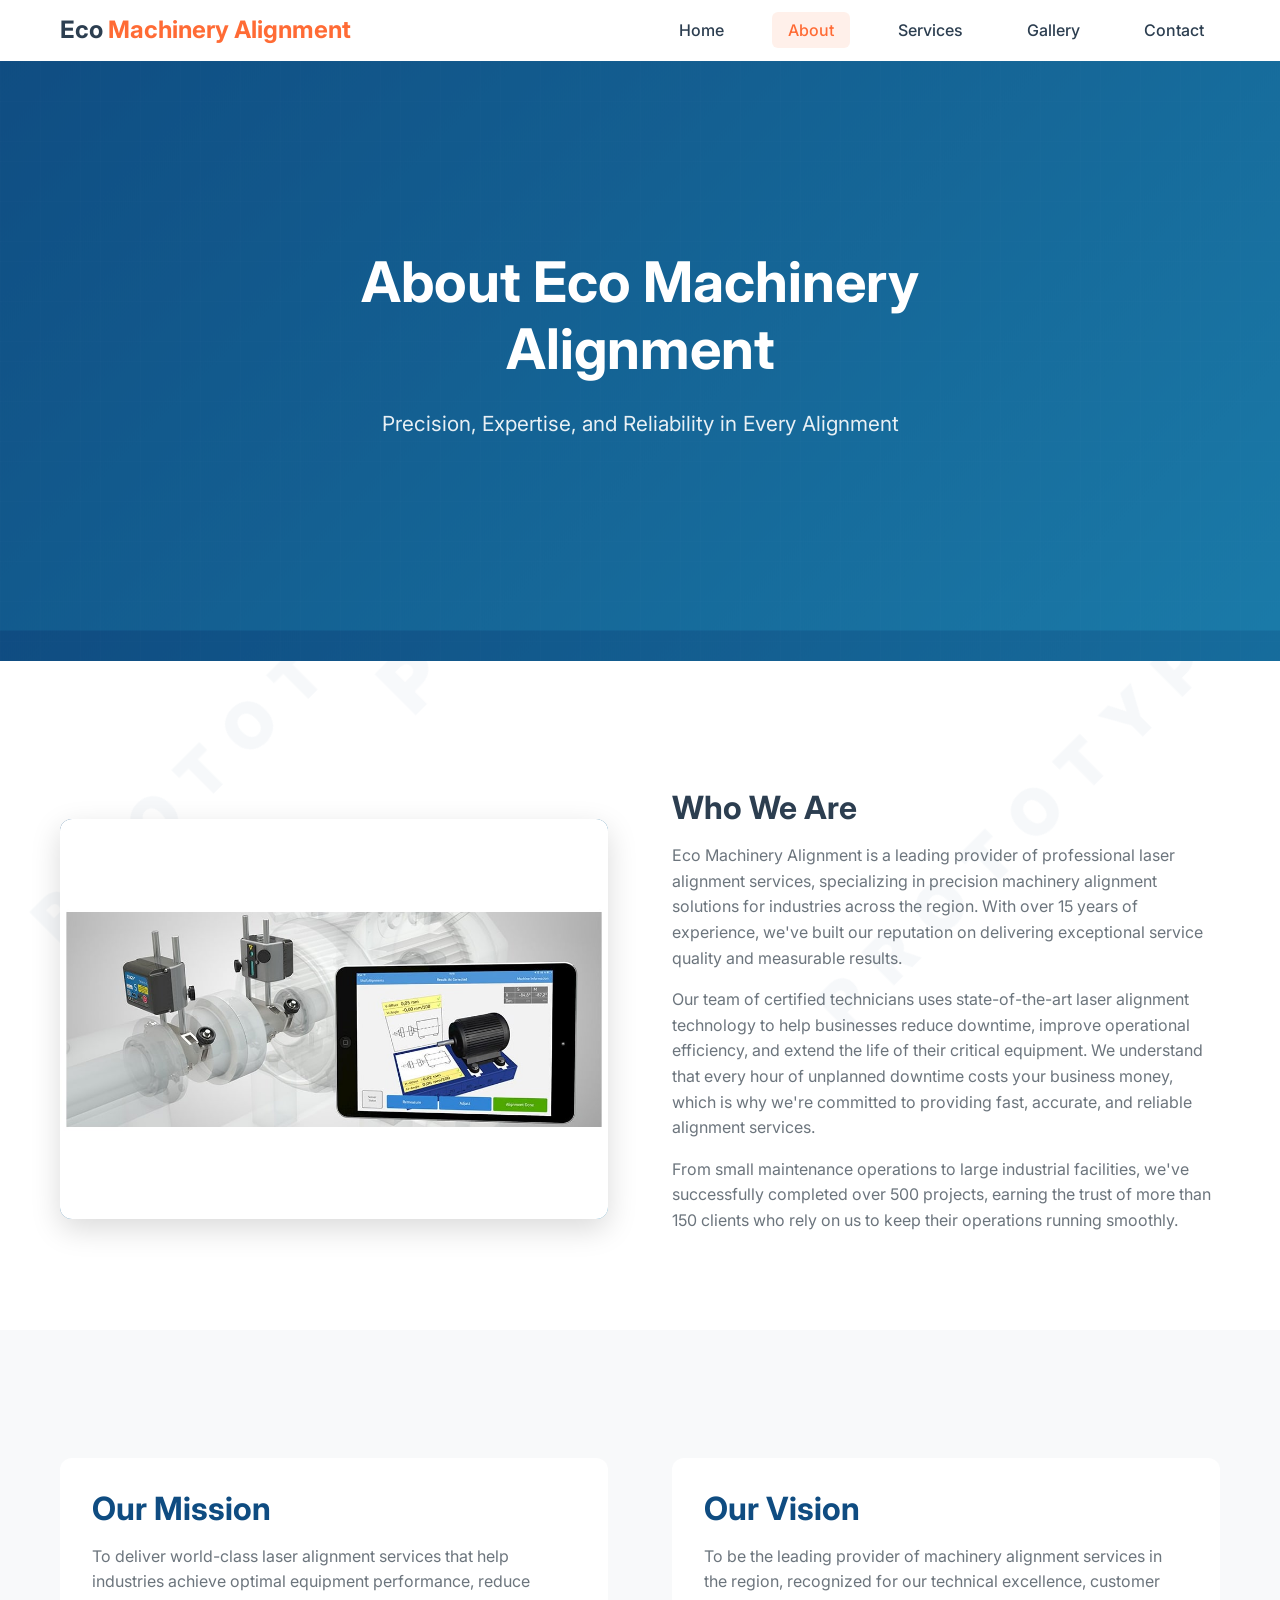
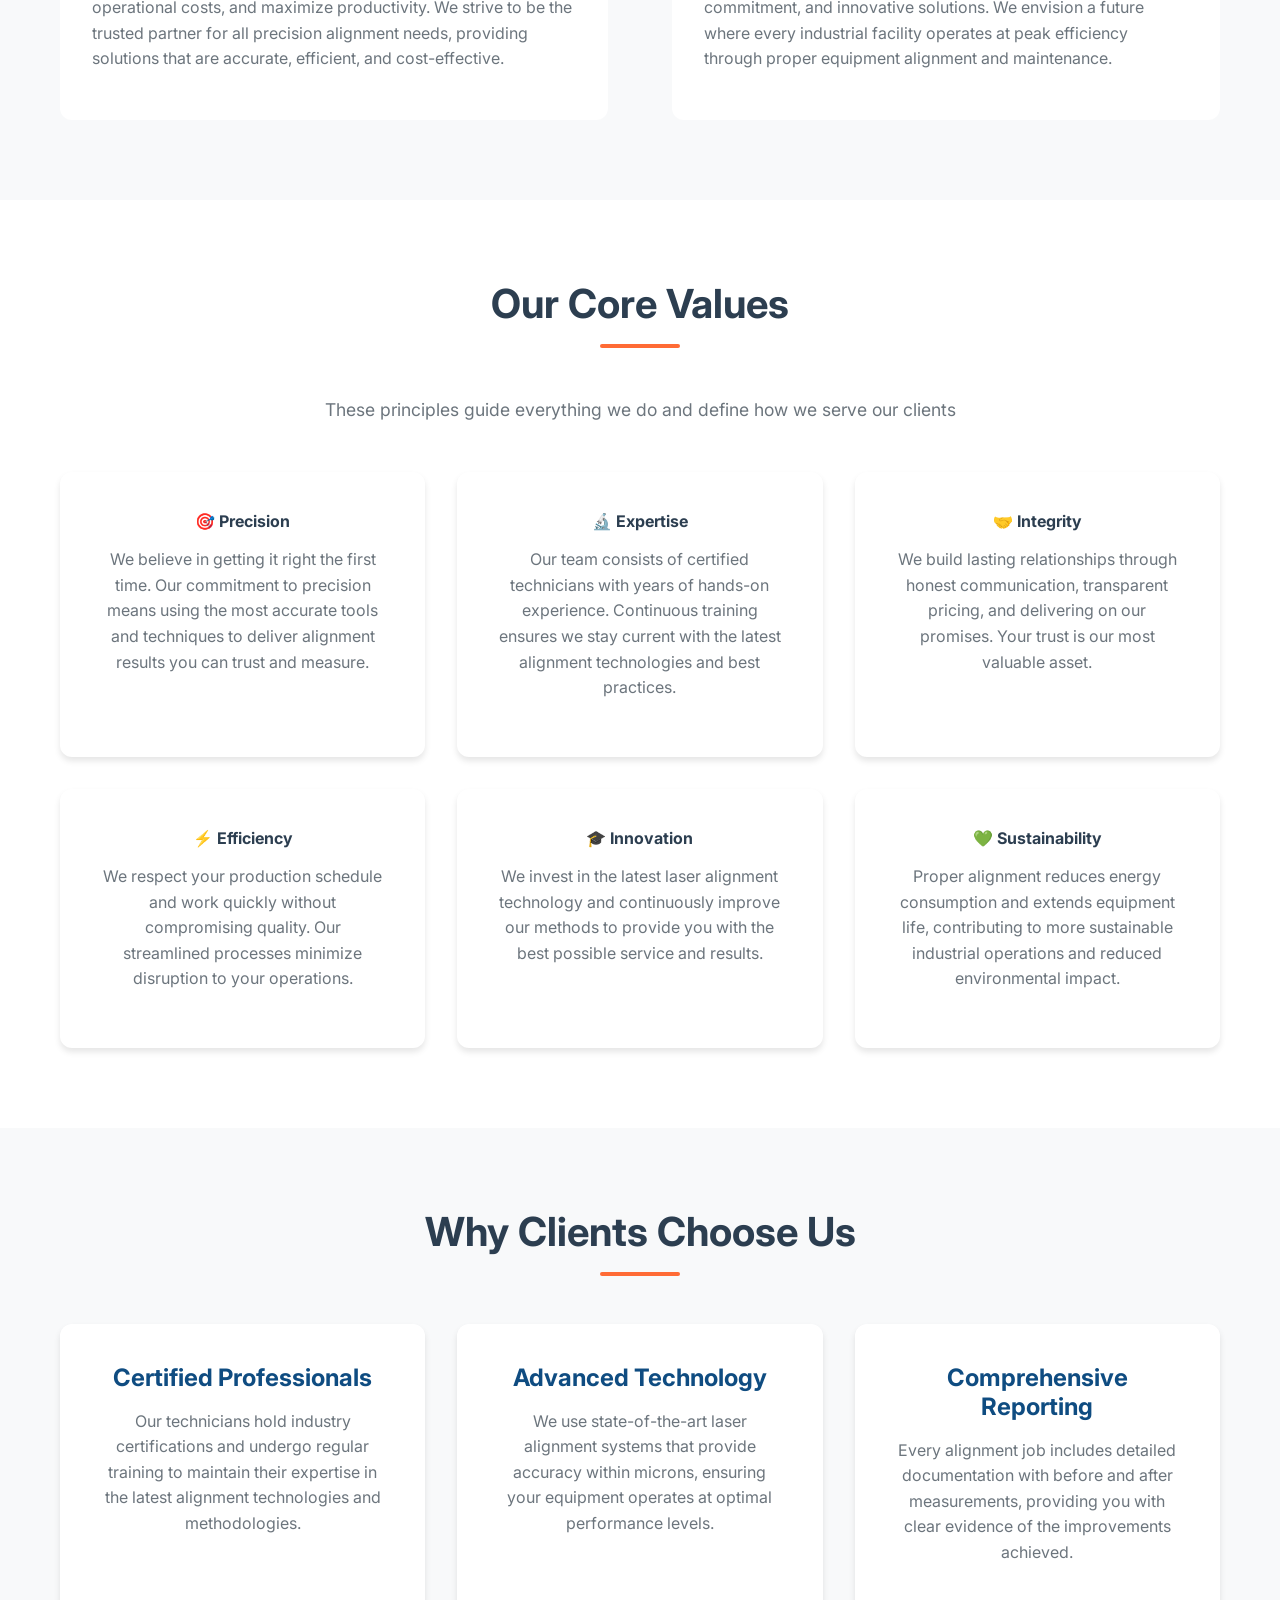
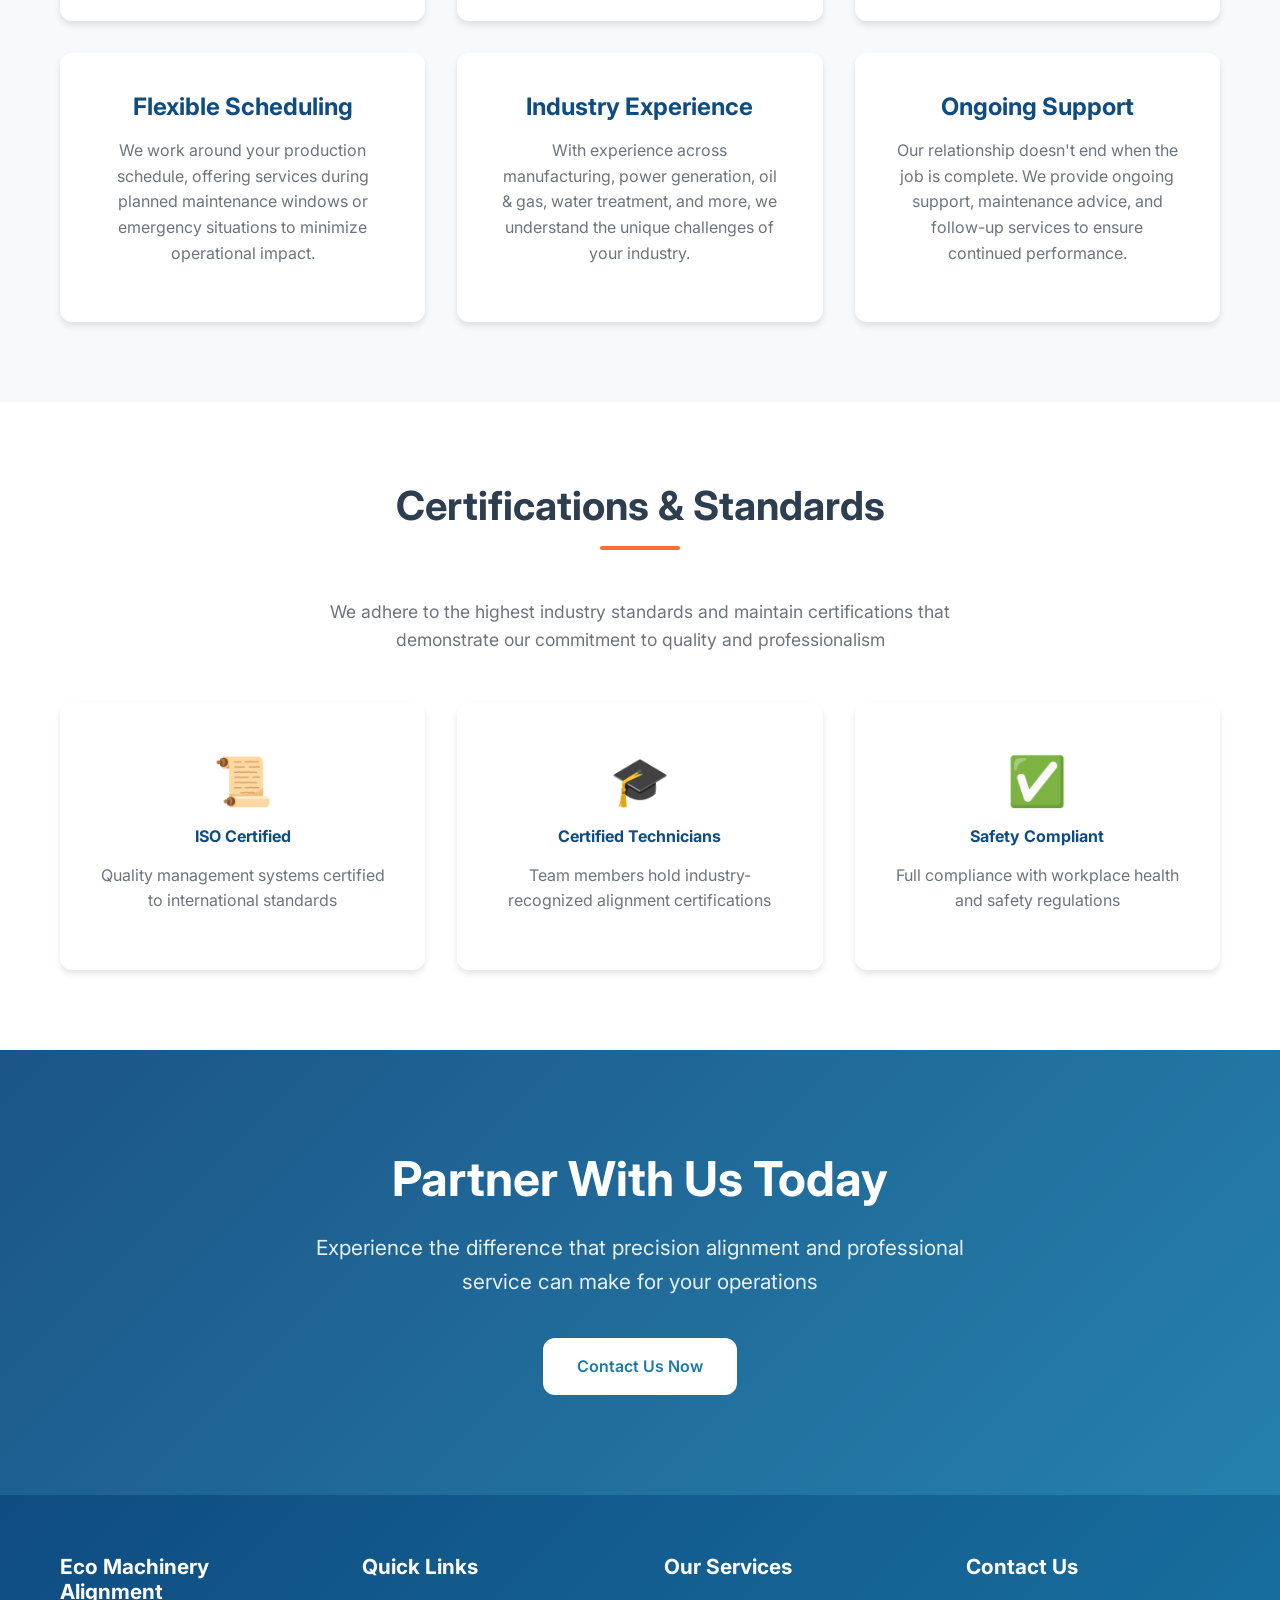
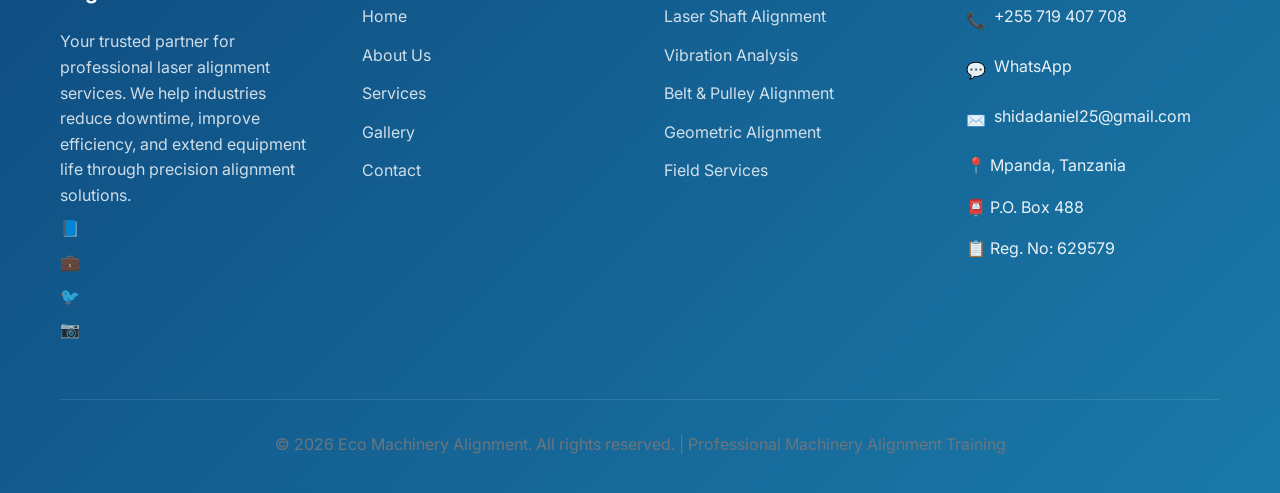
==== commit c61ef9b6: "Added company details on the contact page" ====
--- a/about.html
+++ b/about.html
@@ -44,7 +44,7 @@
         <div class="container">
             <div class="about-content">
                 <div class="about-image fade-in-up">
-                    <div style="font-size: 5rem; text-align: center;">🔧</div>
+                    <img src="images/SKF_TKSA_51.jpg.jpeg" alt="Professional Alignment Equipment" style="width: 100%; height: 100%; object-fit: cover; border-radius: 12px;">
                 </div>
                 <div class="about-text fade-in-up">
                     <h2>Who We Are</h2>
@@ -220,15 +220,17 @@
                 <div class="footer-section">
                     <h3>Contact Us</h3>
                     <ul class="contact-info">
-                        <li>📞 <a href="tel:+250123456789">+250 123 456 789</a></li>
-                        <li>💬 <a href="https://wa.me/250123456789">WhatsApp</a></li>
-                        <li>✉️ <a href="mailto:info@ecomachinery.com">info@ecomachinery.com</a></li>
-                        <li>📍 Kigali, Rwanda</li>
+                        <li>📞 <a href="tel:+255719407708">+255 719 407 708</a></li>
+                        <li>💬 <a href="https://wa.me/255719407708">WhatsApp</a></li>
+                        <li>✉️ <a href="mailto:shidadaniel25@gmail.com">shidadaniel25@gmail.com</a></li>
+                        <li>📍 Mpanda, Tanzania</li>
+                        <li>📮 P.O. Box 488</li>
+                        <li>📋 Reg. No: 629579</li>
                     </ul>
                 </div>
             </div>
             <div class="footer-bottom">
-                <p>&copy; 2025 Eco Machinery Alignment. All rights reserved. | Professional Laser Alignment Services</p>
+                <p>&copy; 2026 Eco Machinery Alignment. All rights reserved. | Professional Machinery Alignment Training</p>
             </div>
         </div>
     </footer>
--- a/css/styles.css
+++ b/css/styles.css
@@ -213,7 +213,9 @@
 
 /* Buttons */
 .btn {
-    display: inline-block;
+    display: inline-flex;
+    align-items: center;
+    justify-content: center;
     padding: 14px 32px;
     border-radius: var(--border-radius);
     font-weight: 600;
@@ -221,6 +223,7 @@
     cursor: pointer;
     transition: var(--transition);
     border: 2px solid transparent;
+    text-align: center;
 }
 
 .btn-primary {
@@ -374,6 +377,13 @@
 
 .service-placeholder {
     font-size: 4rem;
+}
+
+.service-image img {
+    width: 100%;
+    height: 100%;
+    object-fit: cover;
+    display: block;
 }
 
 .service-content {
@@ -857,6 +867,12 @@
     padding: 60px 0 20px;
 }
 
+.footer-section h3 {
+    color: var(--white);
+    font-size: 1.3rem;
+    margin-bottom: 1.5rem;
+}
+
 .footer-content {
     display: grid;
     grid-template-columns: repeat(auto-fit, minmax(250px, 1fr));
@@ -864,10 +880,7 @@
     margin-bottom: 3rem;
 }
 
-.footer-section h3 {
-    margin-bottom: 1.5rem;
-    font-size: 1.3rem;
-}
+
 
 .footer-section p,
 .footer-section a {
@@ -915,12 +928,16 @@
 }
 
 .contact-info li {
-    margin-bottom: 0.8rem;
-    color: rgba(255, 255, 255, 0.8);
+    margin-bottom: 1rem;
+    color: rgba(255, 255, 255, 0.9);
+    display: flex;
+    align-items: center;
+    gap: 0.5rem;
+    line-height: 1.6;
 }
 
 .contact-info a {
-    color: rgba(255, 255, 255, 0.8);
+    color: rgba(255, 255, 255, 0.9);
     transition: var(--transition);
 }
 
@@ -928,27 +945,7 @@
     color: var(--secondary-color);
 }
 
-.social-links {
-    display: flex;
-    gap: 1rem;
-    margin-top: 1rem;
-}
-
-.social-links a {
-    width: 40px;
-    height: 40px;
-    display: flex;
-    align-items: center;
-    justify-content: center;
-    background: rgba(255, 255, 255, 0.1);
-    border-radius: 50%;
-    transition: var(--transition);
-}
-
-.social-links a:hover {
-    background: var(--secondary-color);
-    transform: translateY(-3px);
-}
+
 
 .footer-bottom {
     text-align: center;
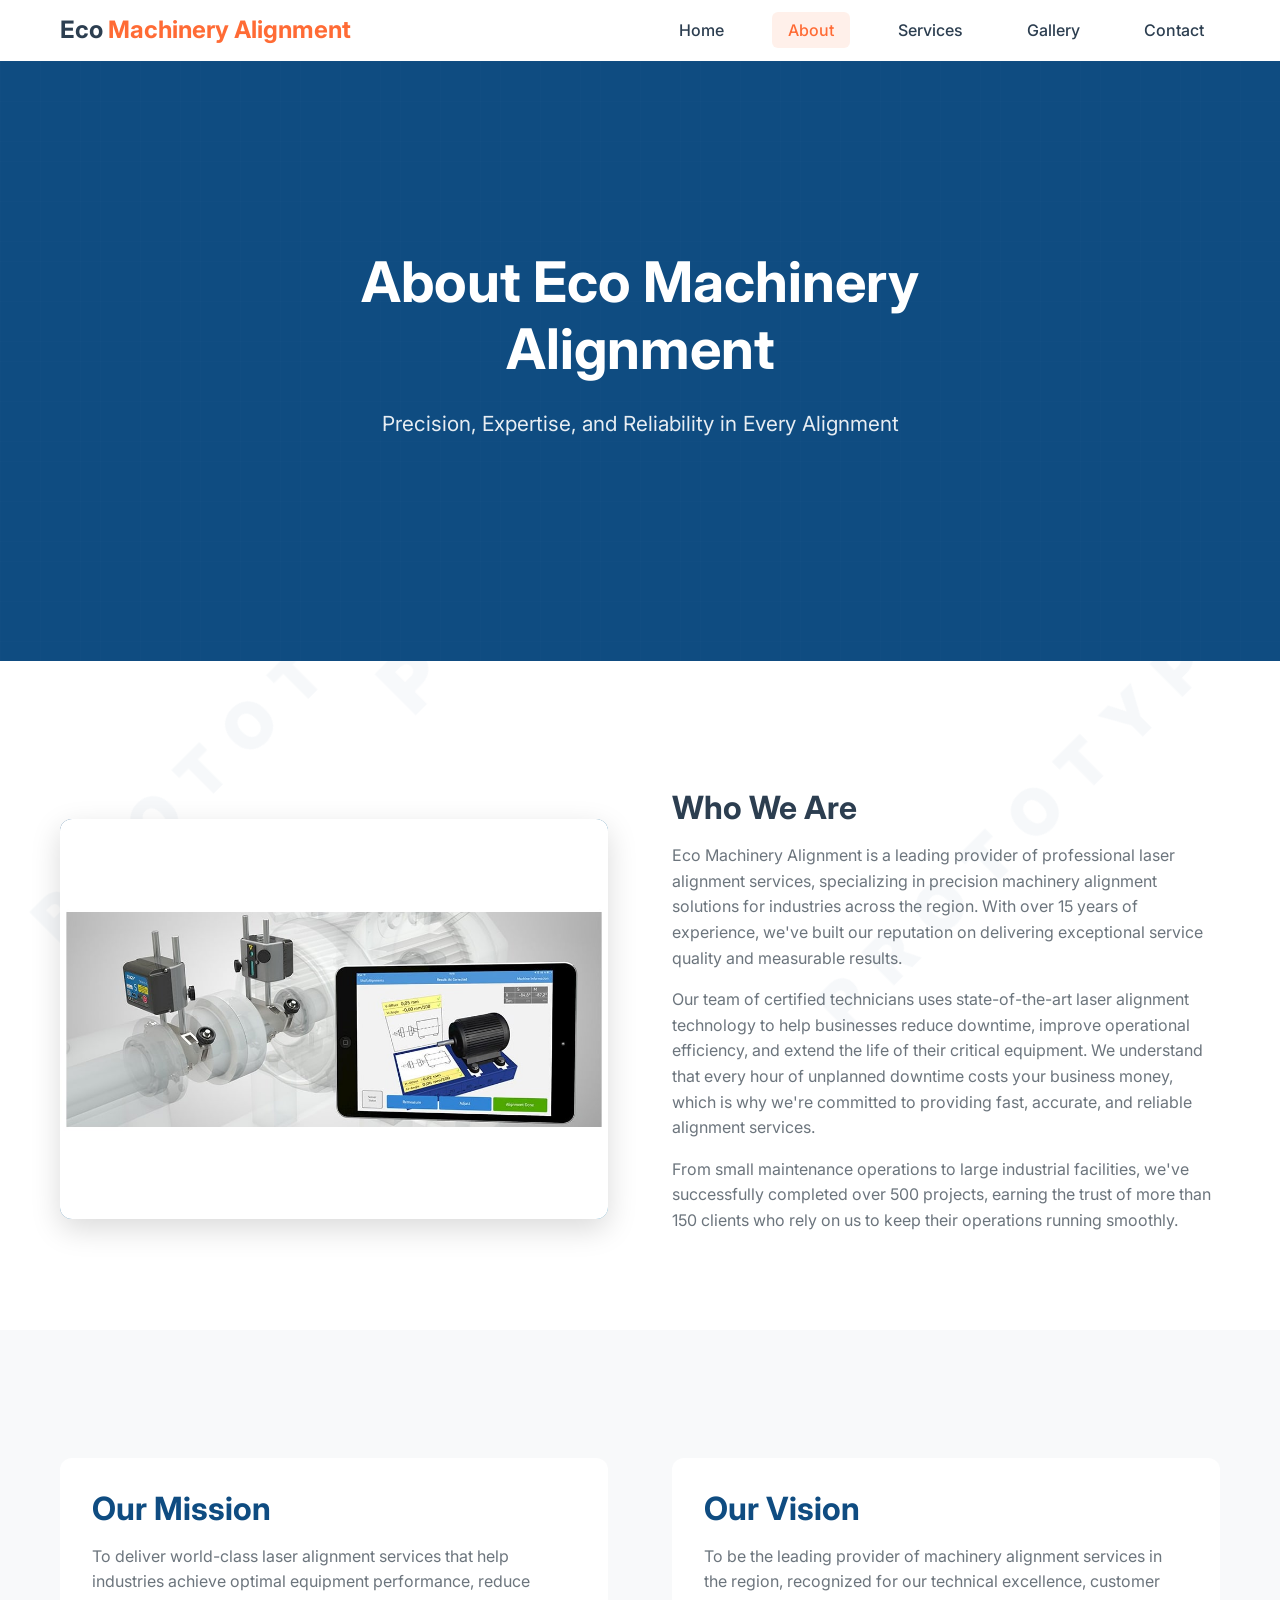
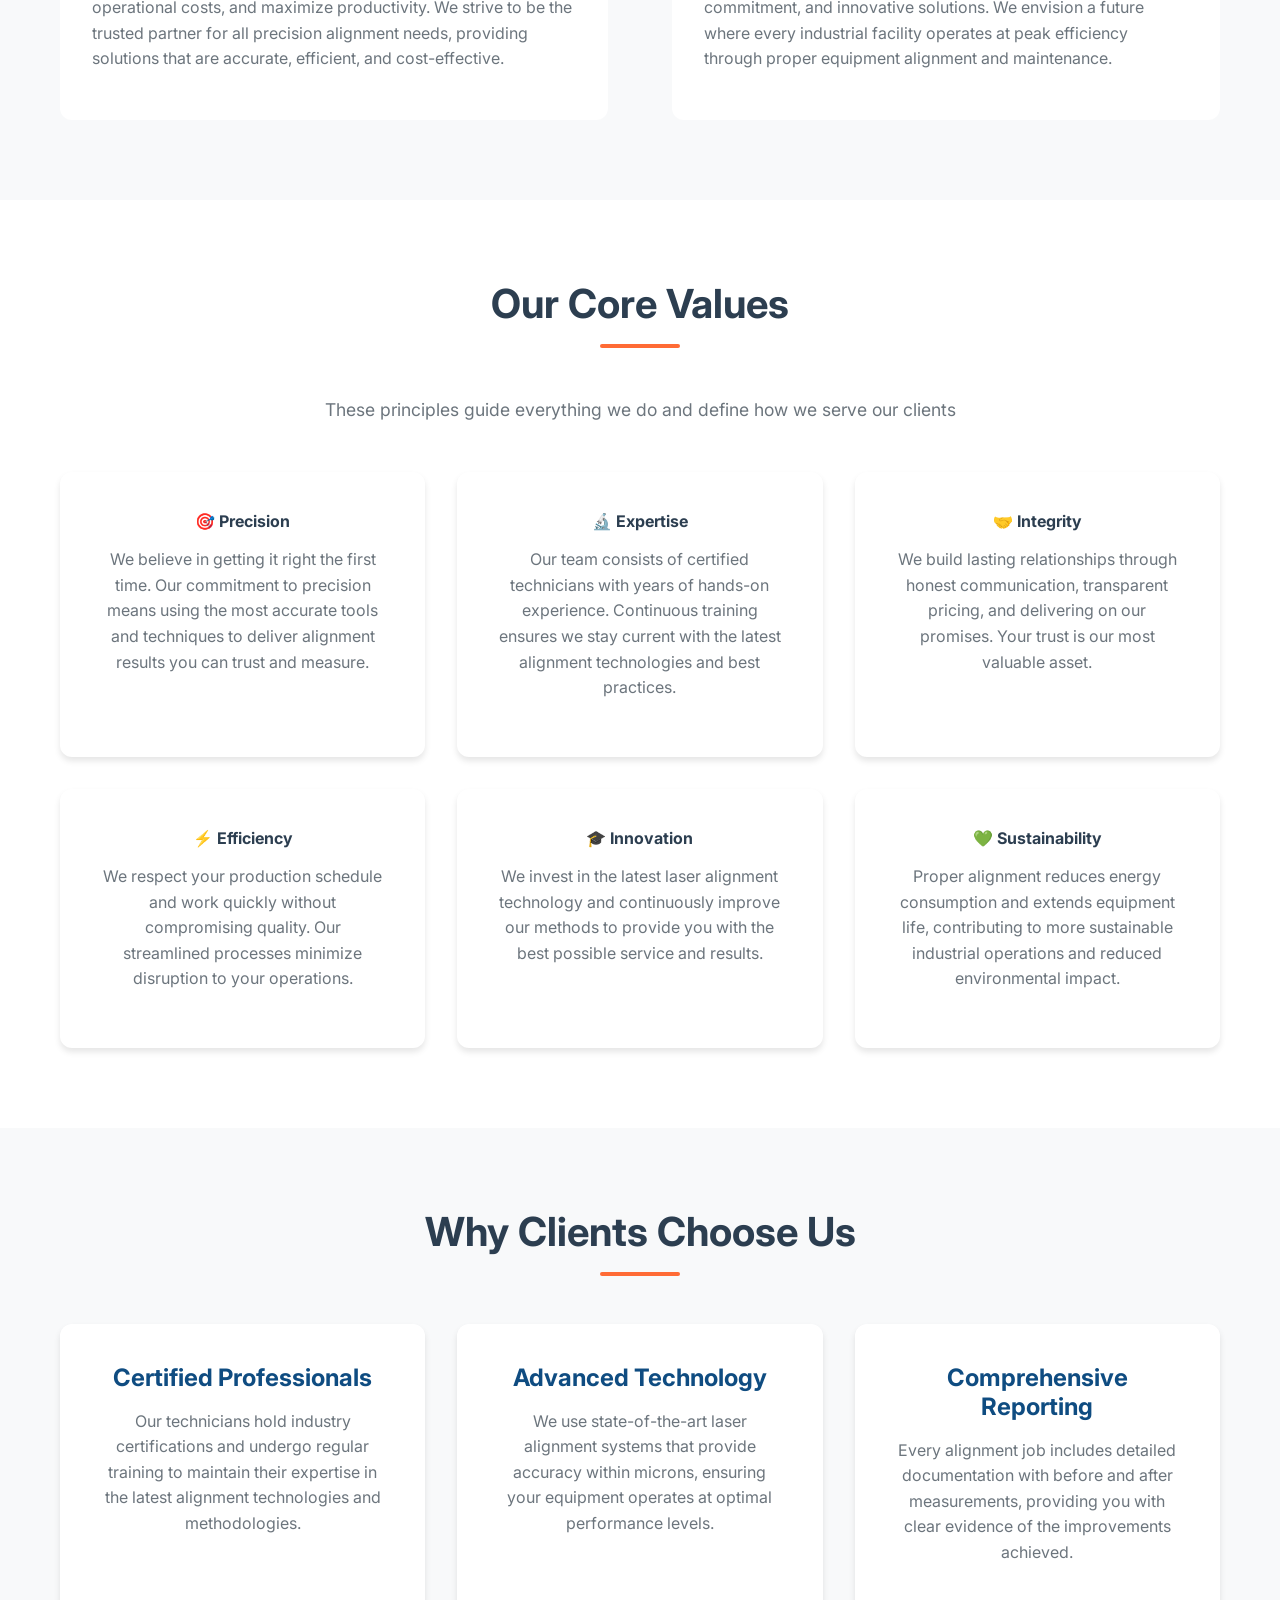
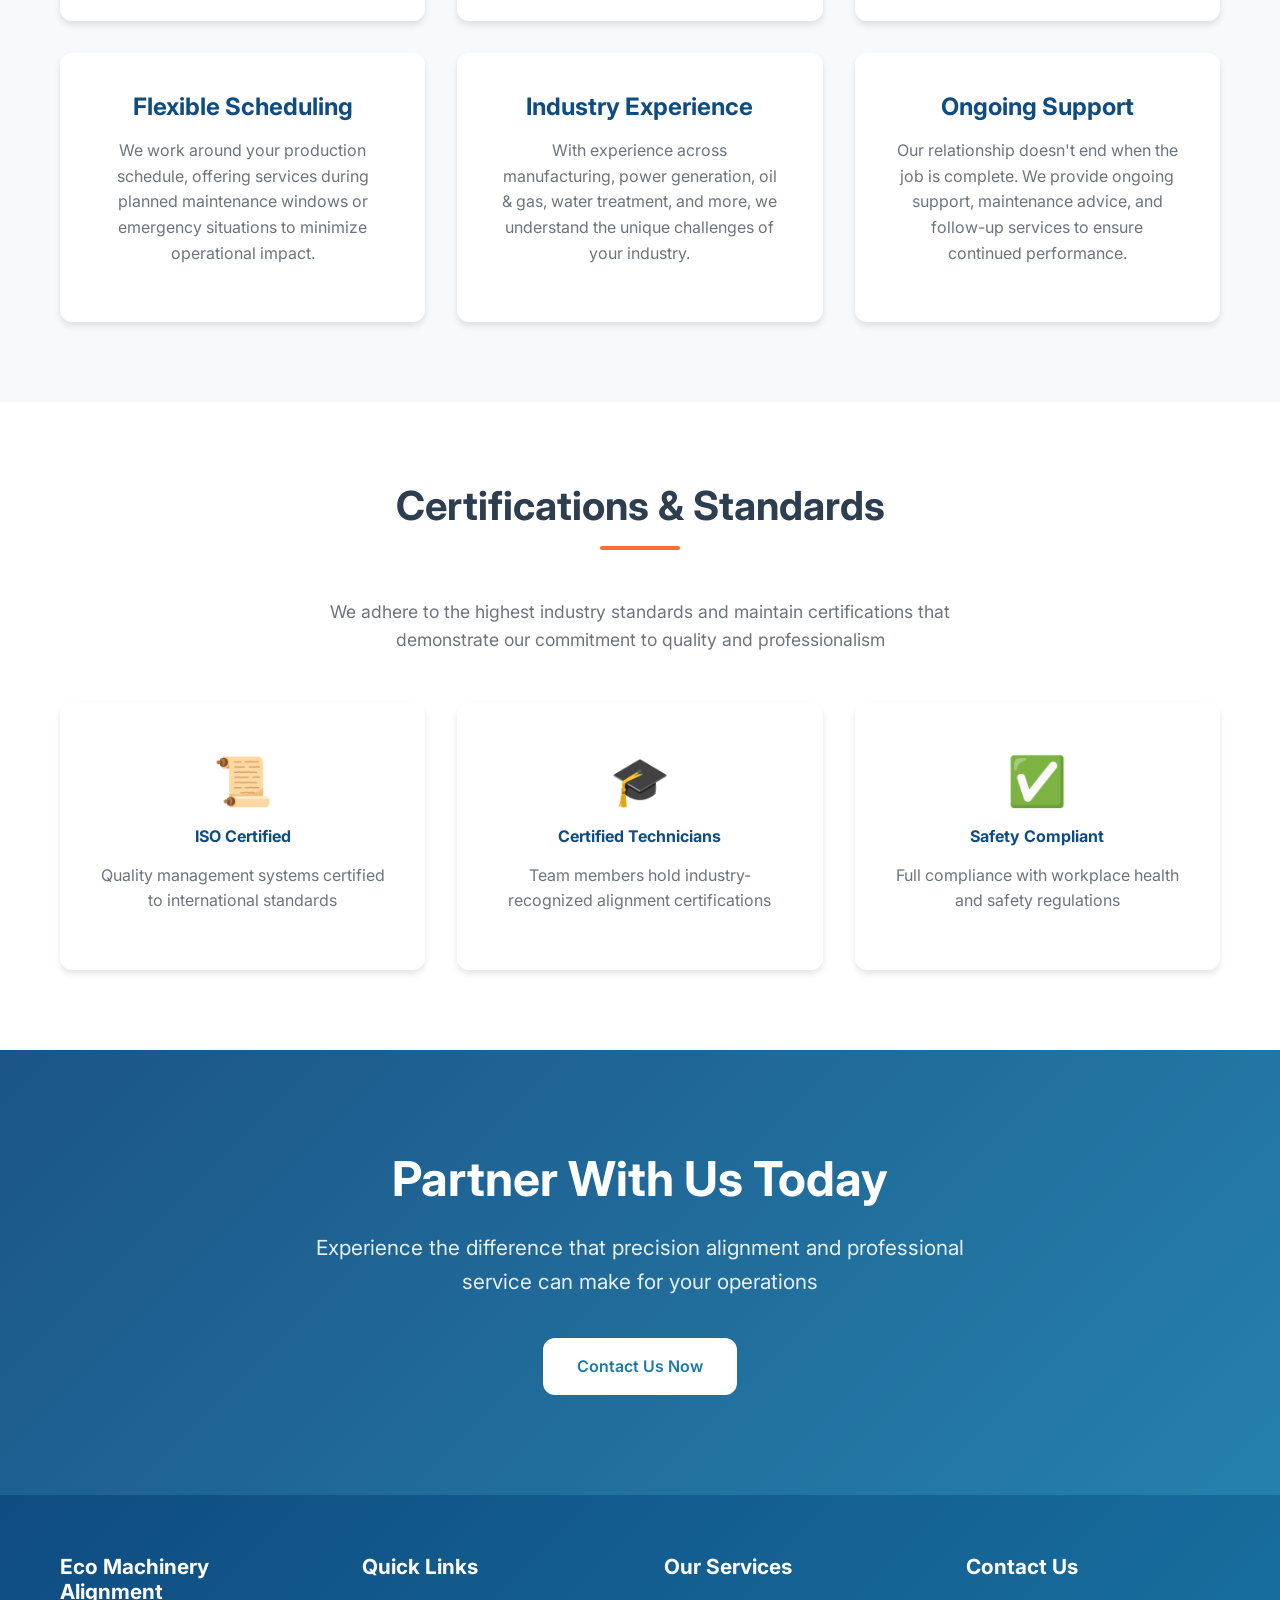
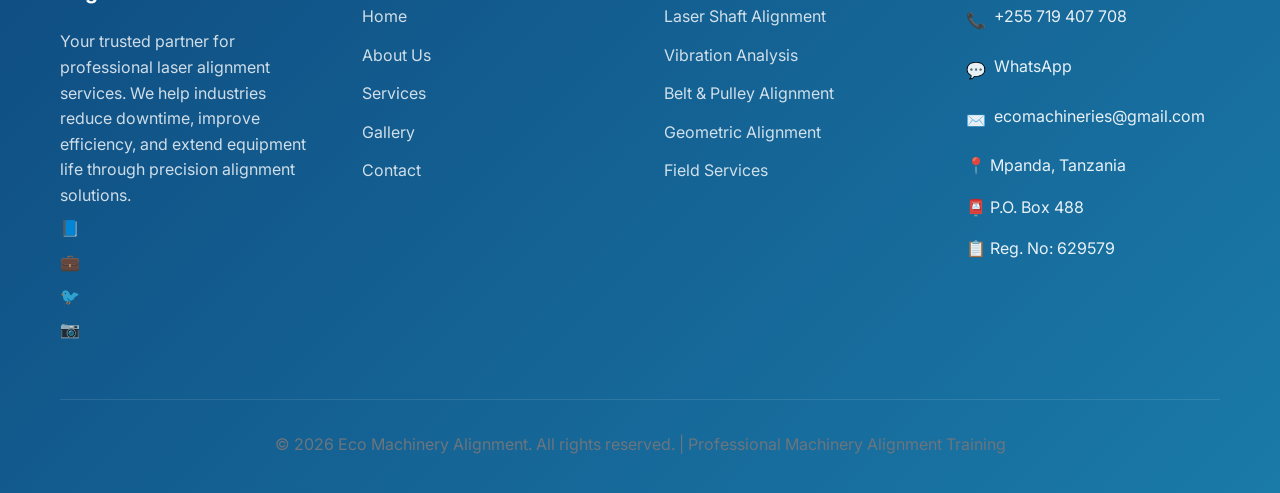
==== commit f1af4523: "Updated website email" ====
--- a/about.html
+++ b/about.html
@@ -222,7 +222,7 @@
                     <ul class="contact-info">
                         <li>📞 <a href="tel:+255719407708">+255 719 407 708</a></li>
                         <li>💬 <a href="https://wa.me/255719407708">WhatsApp</a></li>
-                        <li>✉️ <a href="mailto:shidadaniel25@gmail.com">shidadaniel25@gmail.com</a></li>
+                        <li>✉️ <a href="mailto:ecomachineries@gmail.com">ecomachineries@gmail.com</a></li>
                         <li>📍 Mpanda, Tanzania</li>
                         <li>📮 P.O. Box 488</li>
                         <li>📋 Reg. No: 629579</li>
--- a/css/styles.css
+++ b/css/styles.css
@@ -166,11 +166,15 @@
     display: flex;
     align-items: center;
     justify-content: center;
-    background: linear-gradient(135deg, #0f4c81 0%, #1a7aa8 100%);
+    background: #0f4c81;
     color: var(--white);
     text-align: center;
     padding: 100px 20px;
     overflow: hidden;
+}
+
+.hero-overlay {
+    display: none;
 }
 
 .hero::before {
@@ -1223,6 +1227,8 @@
         grid-template-columns: 1fr;
     }
 
+
+
     .cta-section h2 {
         font-size: 2rem;
     }
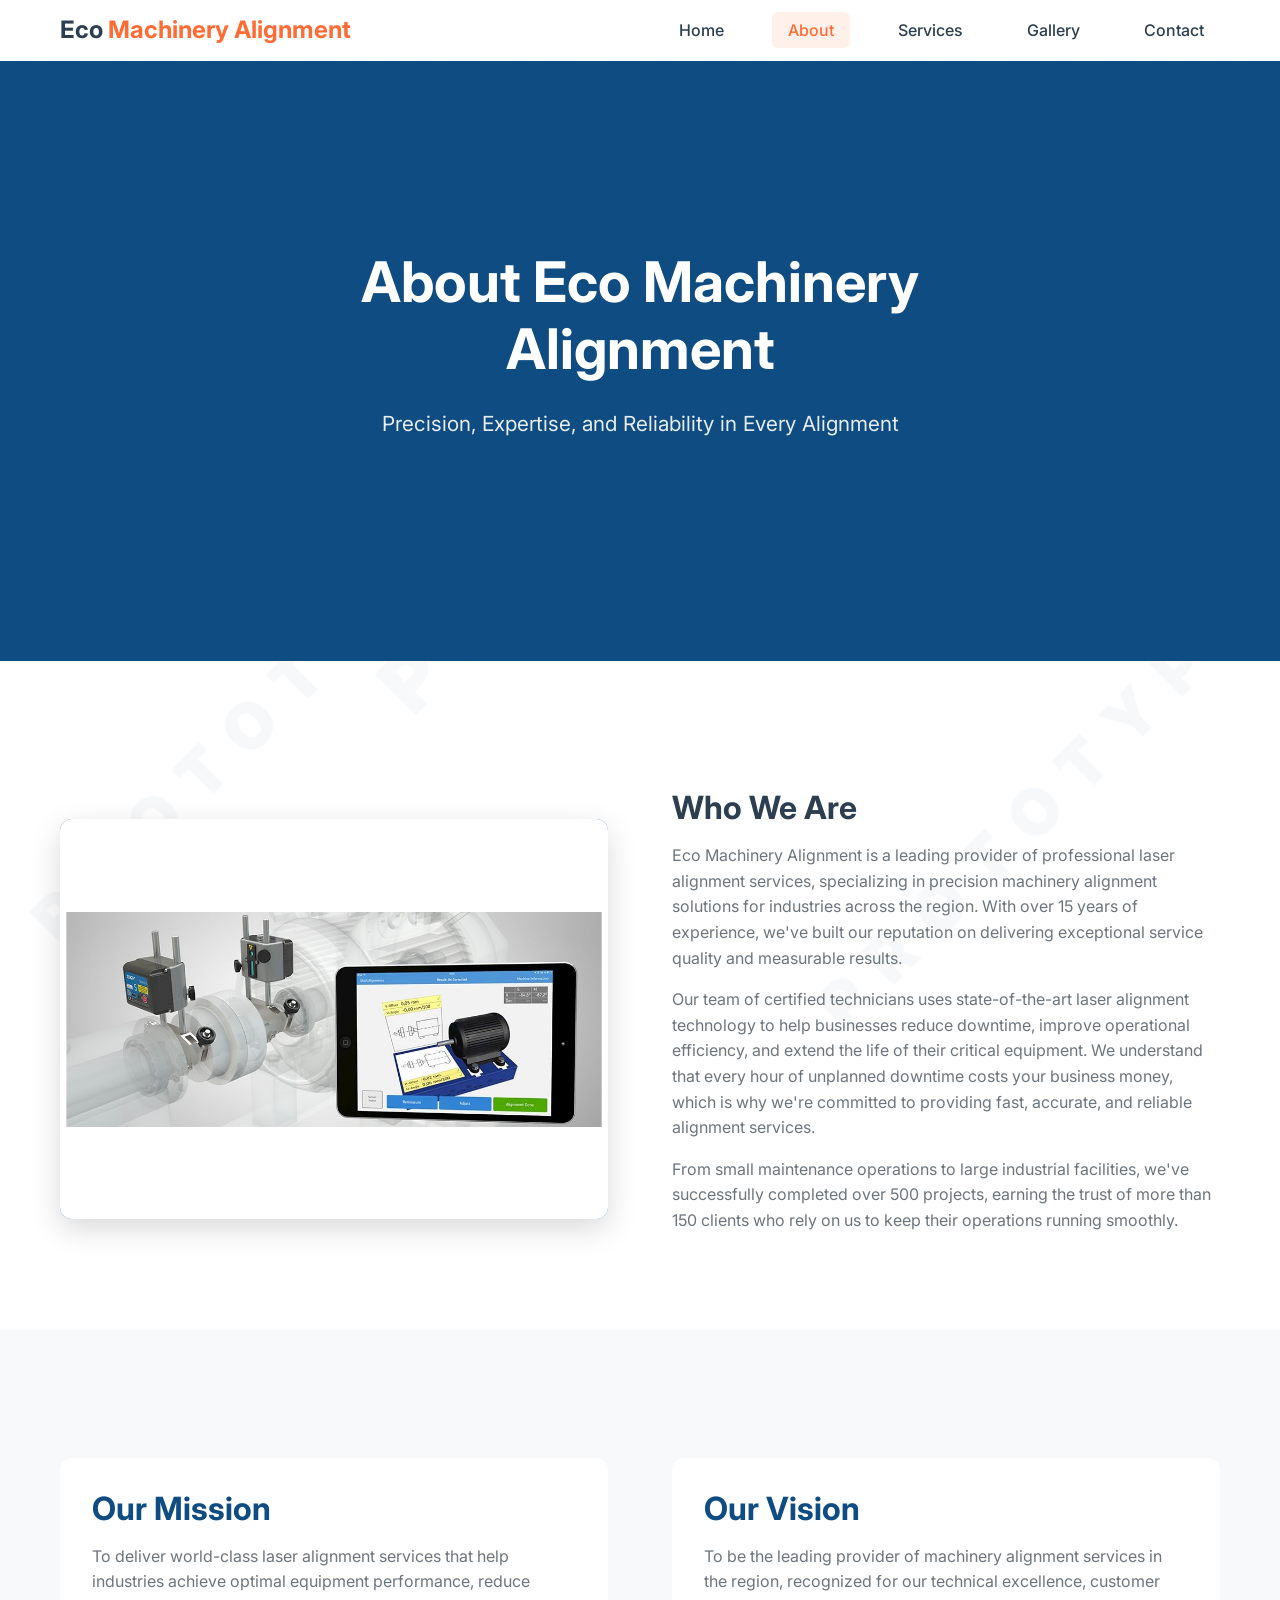
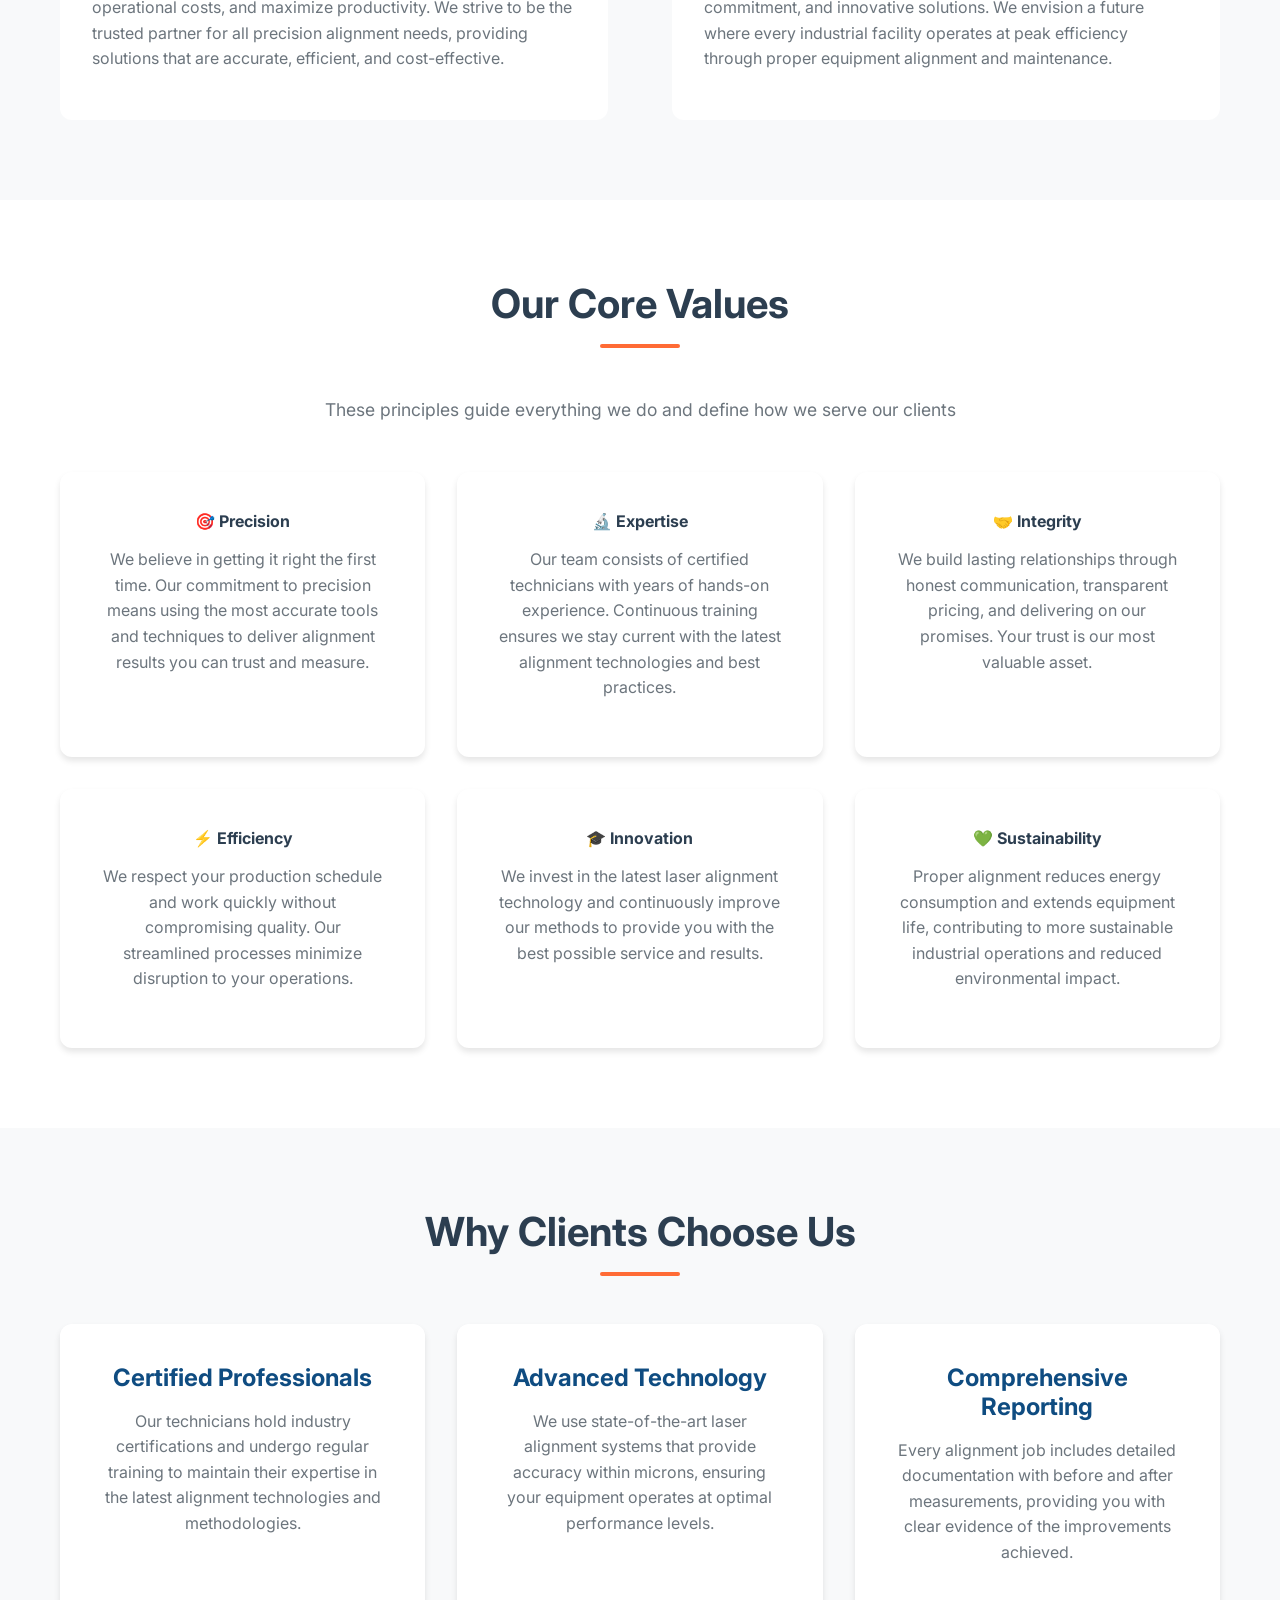
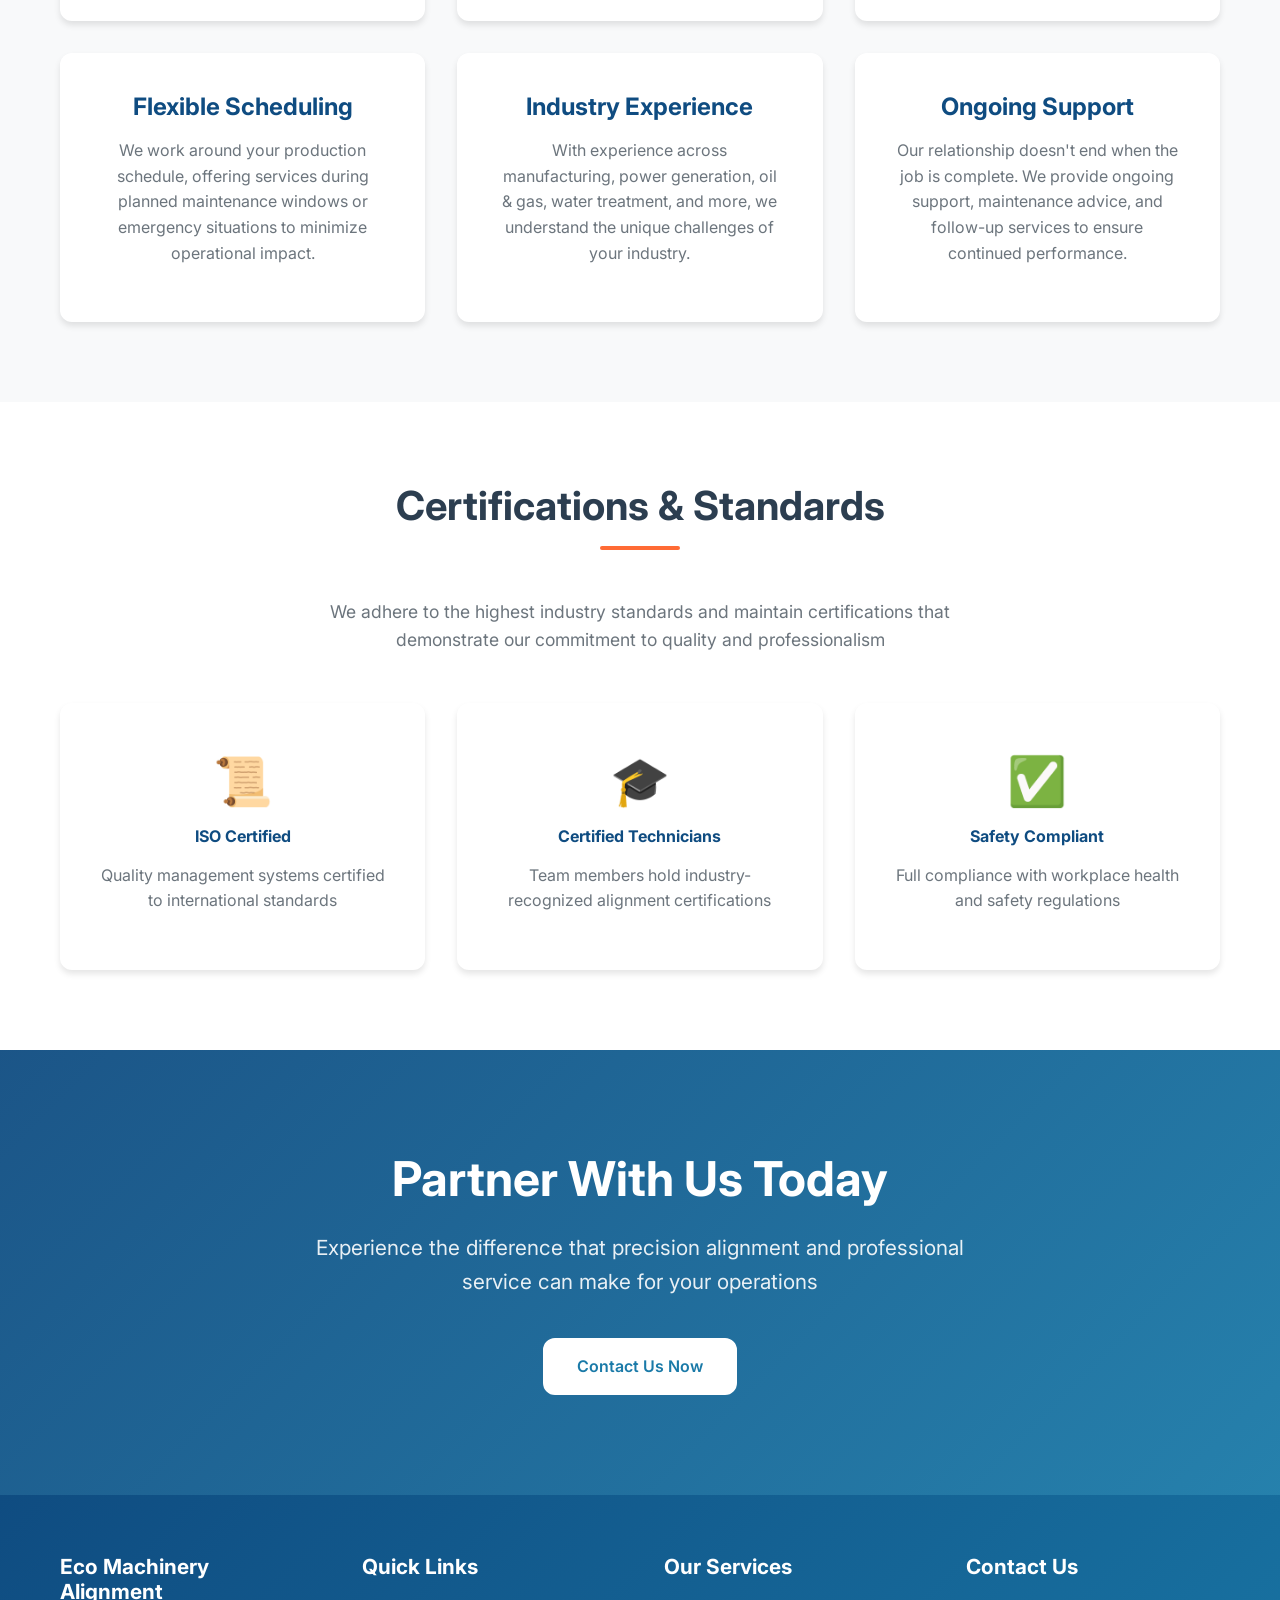
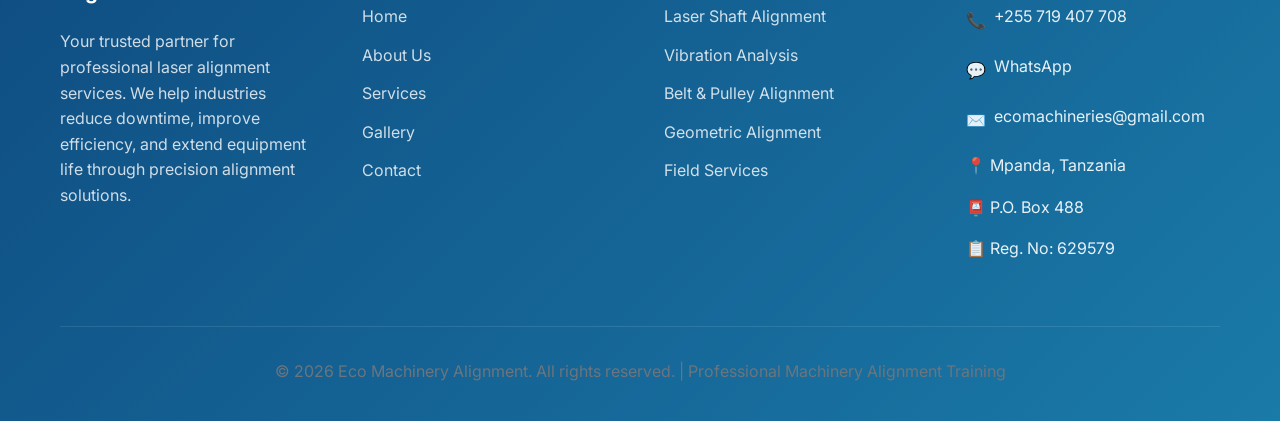
==== commit 3e1e10d8: "Removed social links" ====
--- a/about.html
+++ b/about.html
@@ -190,12 +190,6 @@
                 <div class="footer-section">
                     <h3>Eco Machinery Alignment</h3>
                     <p>Your trusted partner for professional laser alignment services. We help industries reduce downtime, improve efficiency, and extend equipment life through precision alignment solutions.</p>
-                    <div class="social-links">
-                        <a href="#" title="Facebook">📘</a>
-                        <a href="#" title="LinkedIn">💼</a>
-                        <a href="#" title="Twitter">🐦</a>
-                        <a href="#" title="Instagram">📷</a>
-                    </div>
                 </div>
                 <div class="footer-section">
                     <h3>Quick Links</h3>
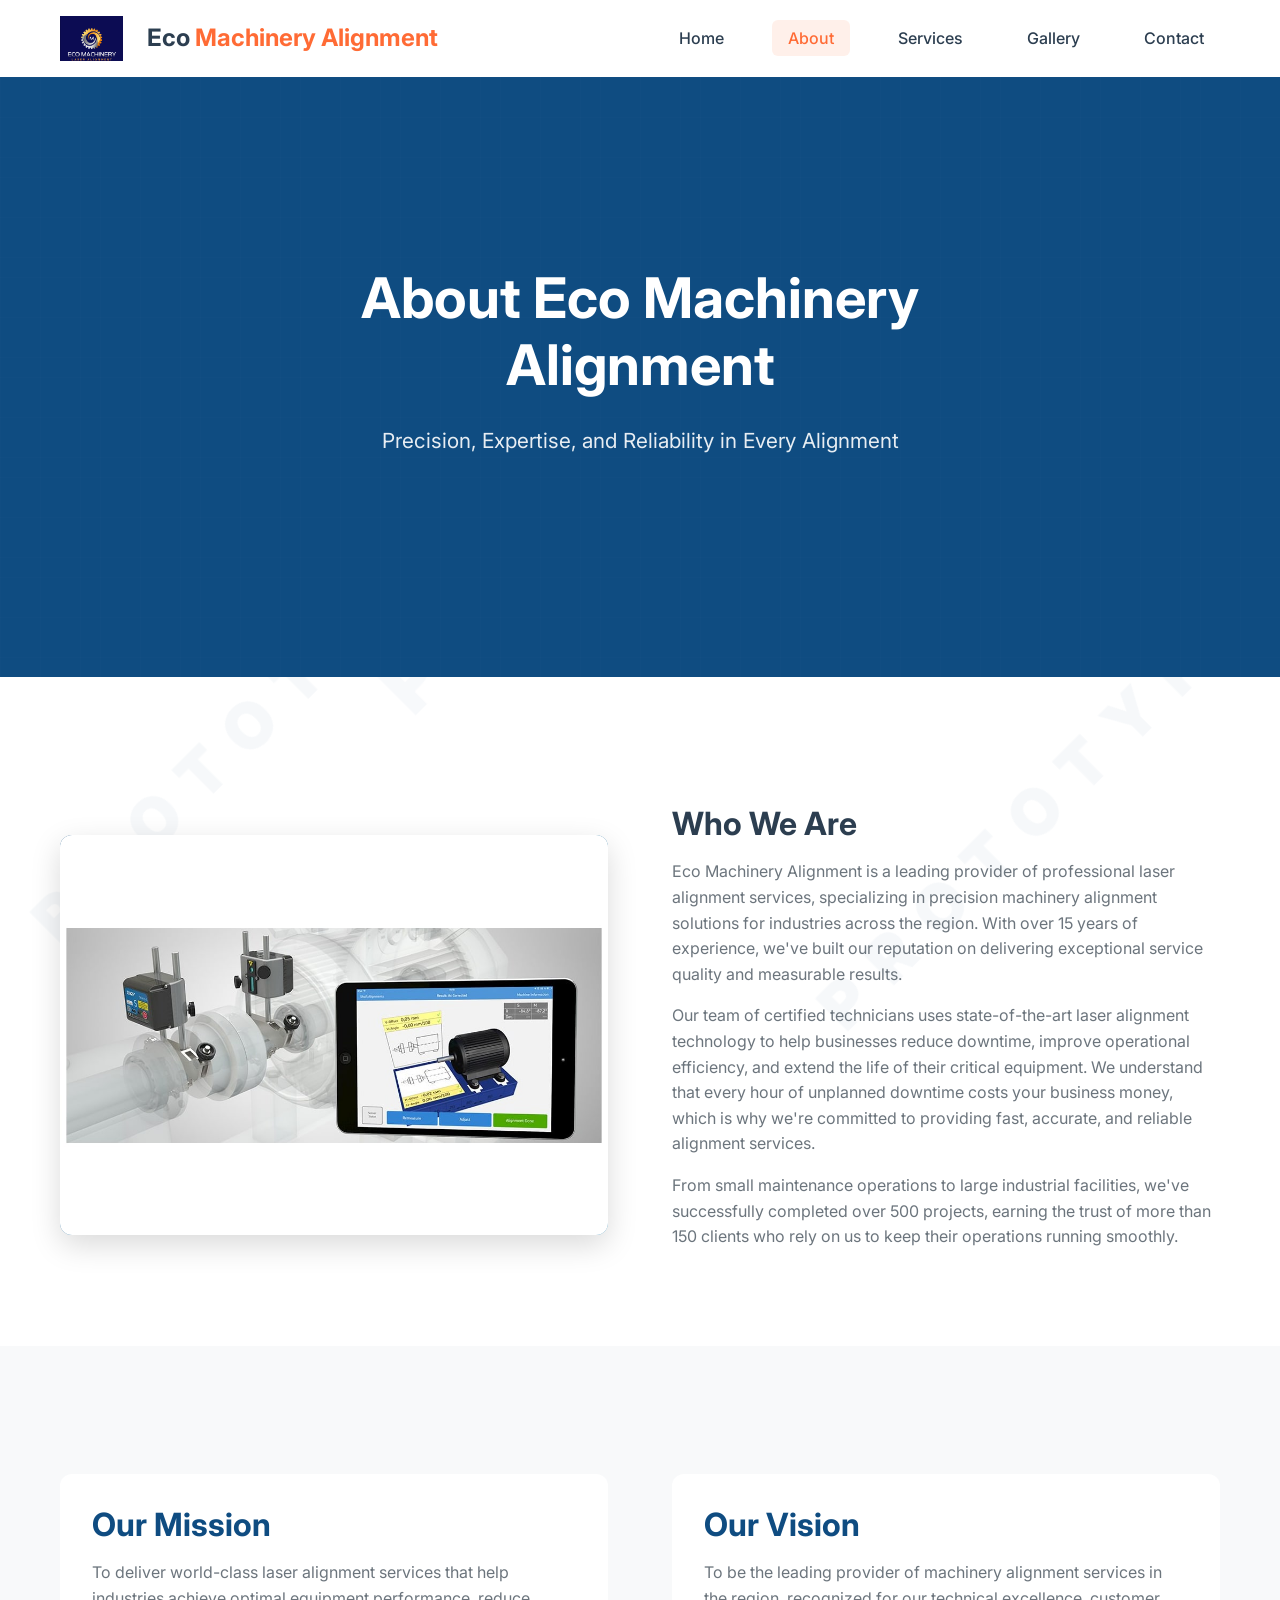
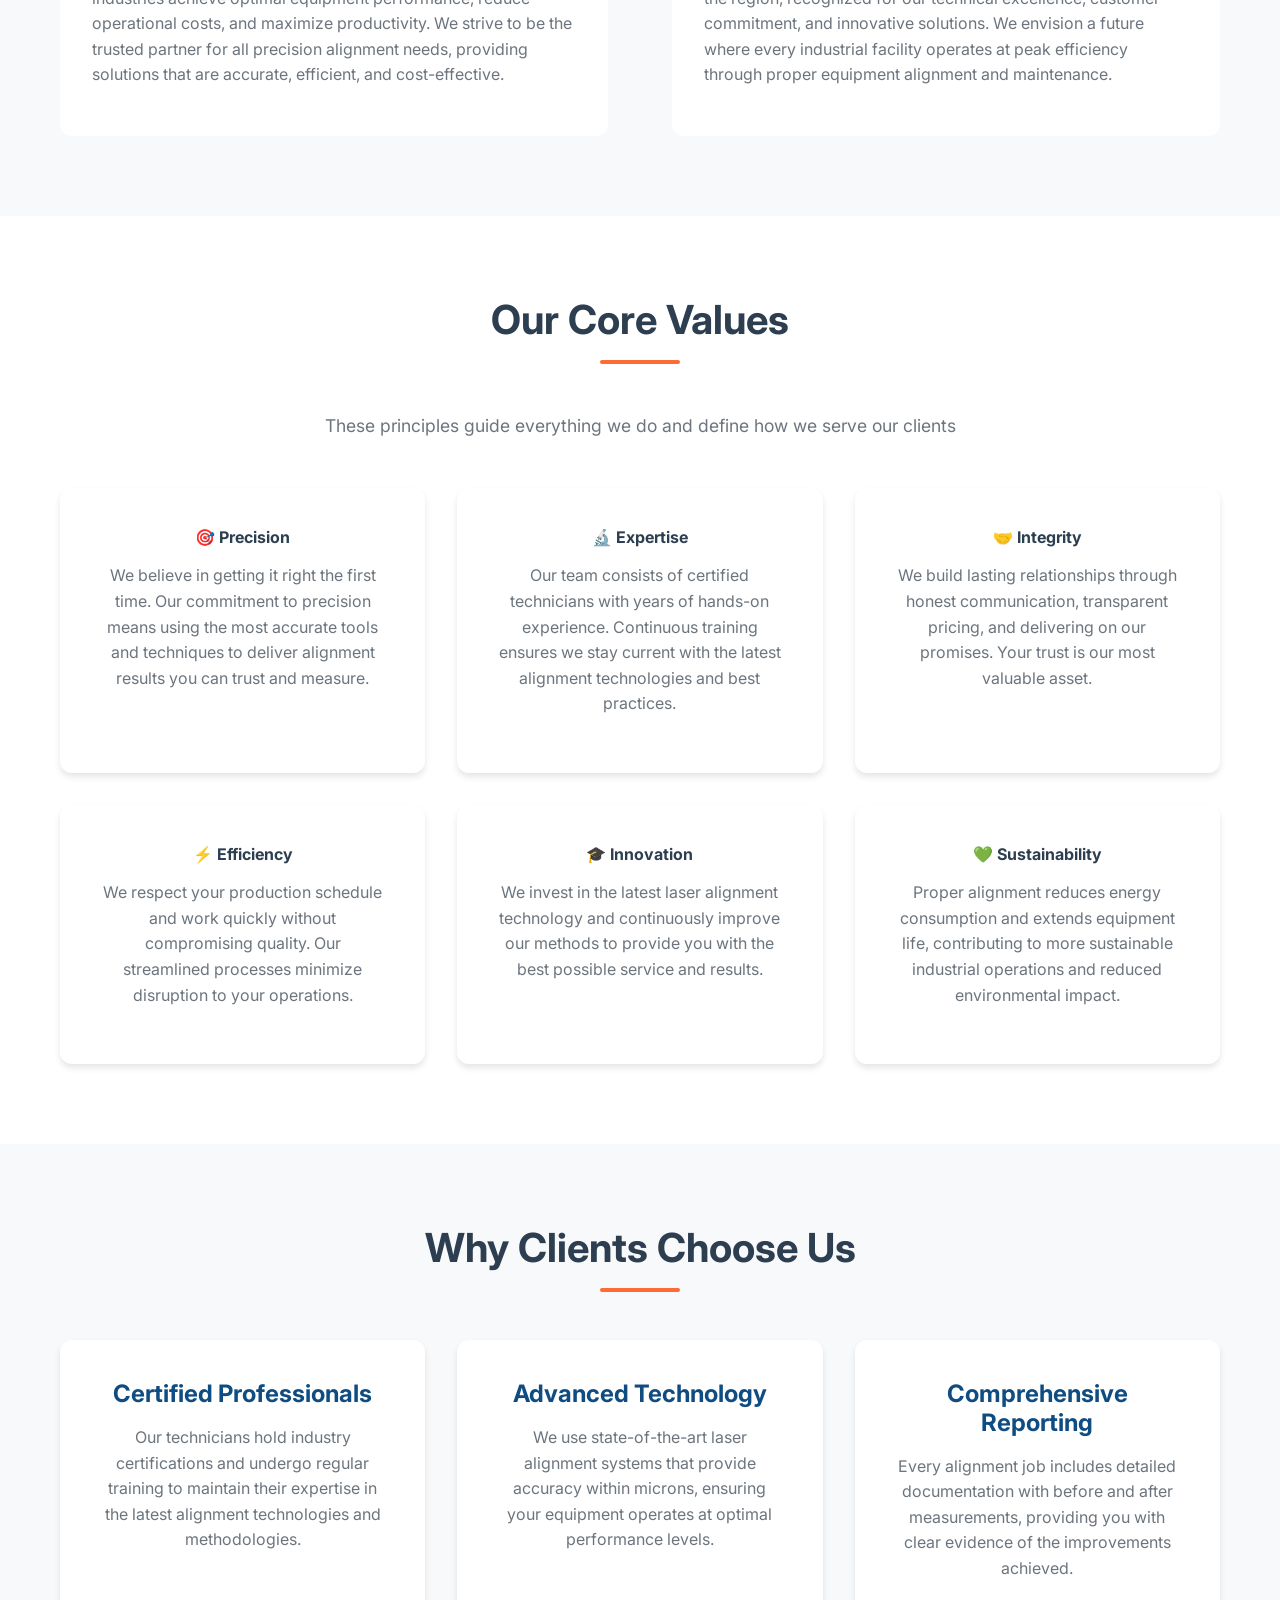
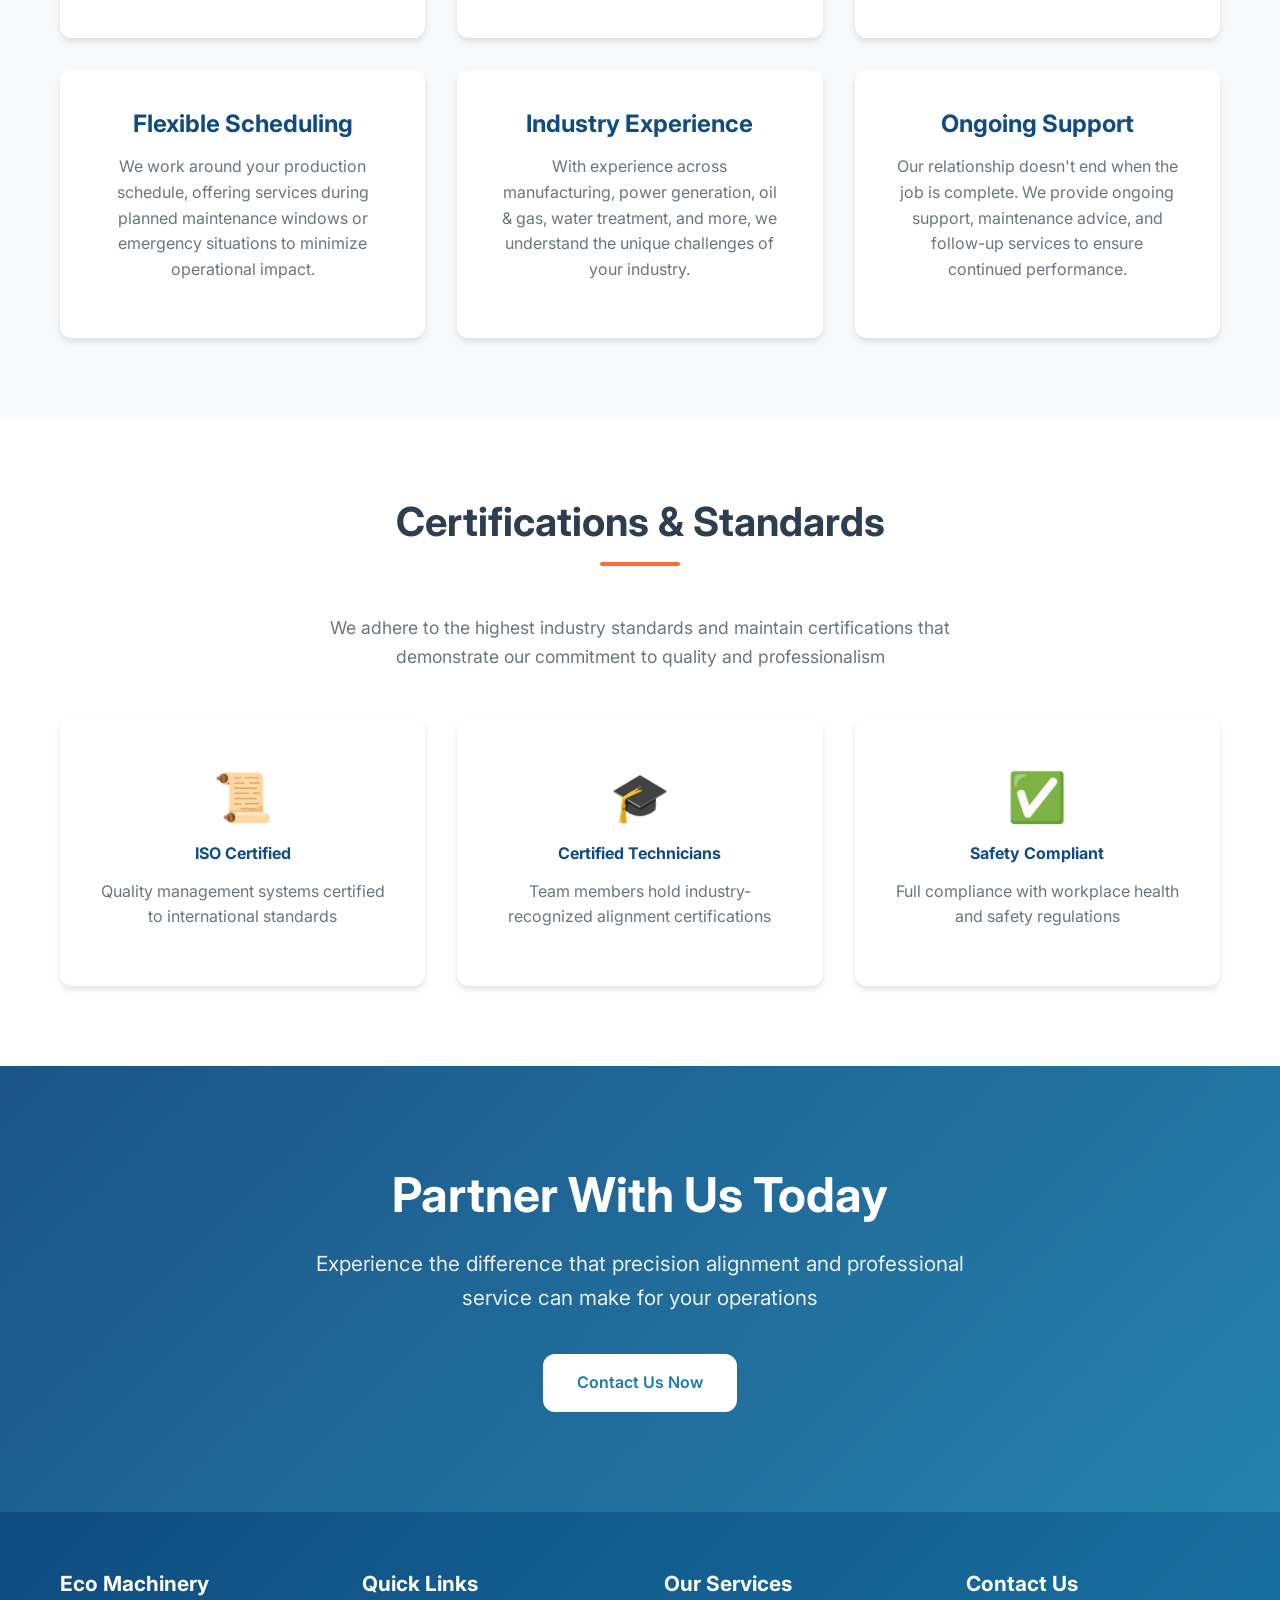
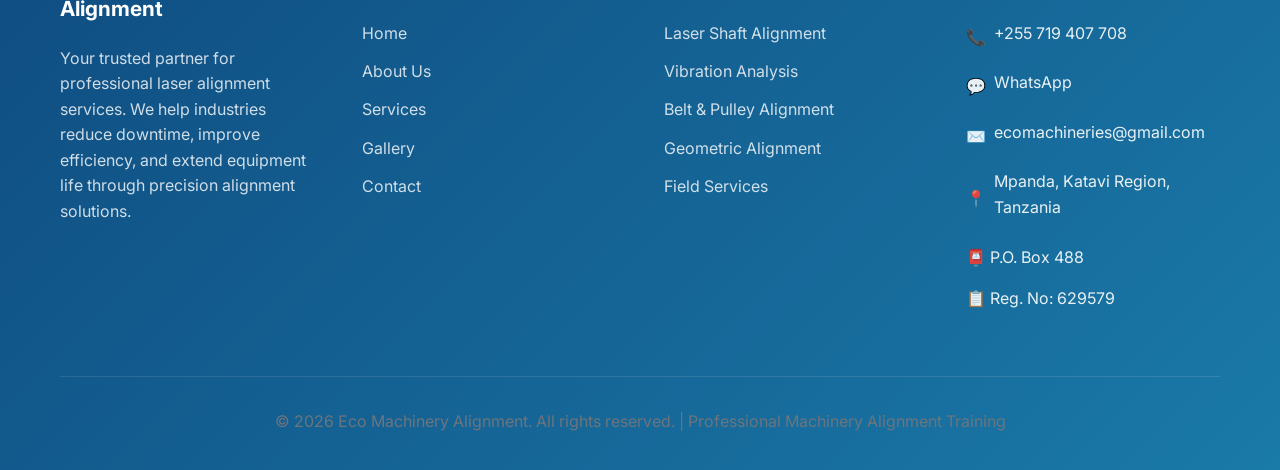
==== commit f7b80483: "Added the logo as a favicon" ====
--- a/about.html
+++ b/about.html
@@ -5,6 +5,8 @@
     <meta name="viewport" content="width=device-width, initial-scale=1.0">
     <meta name="description" content="Learn about Eco Machinery Alignment's expertise, values, and commitment to delivering professional laser alignment services across industries.">
     <title>About Us - Eco Machinery Alignment</title>
+    <!-- Favicon -->
+    <link rel="icon" type="image/png" href="images/eco-logo.png">
     <link rel="stylesheet" href="css/styles.css">
     <link href="https://fonts.googleapis.com/css2?family=Inter:wght@300;400;600;700&display=swap" rel="stylesheet">
 </head>
@@ -13,6 +15,7 @@
     <nav class="navbar">
         <div class="container">
             <div class="nav-brand">
+                <img src="images/signage.png" alt="Eco Machinery Logo" class="nav-logo">
                 <h1>Eco <span>Machinery Alignment</span></h1>
             </div>
             <ul class="nav-menu">
@@ -217,7 +220,7 @@
                         <li>📞 <a href="tel:+255719407708">+255 719 407 708</a></li>
                         <li>💬 <a href="https://wa.me/255719407708">WhatsApp</a></li>
                         <li>✉️ <a href="mailto:ecomachineries@gmail.com">ecomachineries@gmail.com</a></li>
-                        <li>📍 Mpanda, Tanzania</li>
+                        <li>📍 <a href="https://maps.app.goo.gl/sAjfpkMB5Svjrr9N6" target="_blank">Mpanda, Katavi Region, Tanzania</a></li>
                         <li>📮 P.O. Box 488</li>
                         <li>📋 Reg. No: 629579</li>
                     </ul>
--- a/css/styles.css
+++ b/css/styles.css
@@ -114,6 +114,19 @@
     padding: 1rem 20px;
 }
 
+.nav-logo {
+    height: 45px;
+    width: auto;
+    margin-right: 12px;
+    vertical-align: middle;
+}
+
+.nav-brand {
+    display: flex;
+    align-items: center;
+    gap: 12px;
+}
+
 .nav-brand h1 {
     font-size: 1.5rem;
     margin: 0;
@@ -871,6 +884,18 @@
     padding: 60px 0 20px;
 }
 
+.footer-brand {
+    display: flex;
+    align-items: center;
+    gap: 12px;
+    margin-bottom: 1rem;
+}
+
+.footer-logo {
+    height: 40px;
+    width: auto;
+}
+
 .footer-section h3 {
     color: var(--white);
     font-size: 1.3rem;
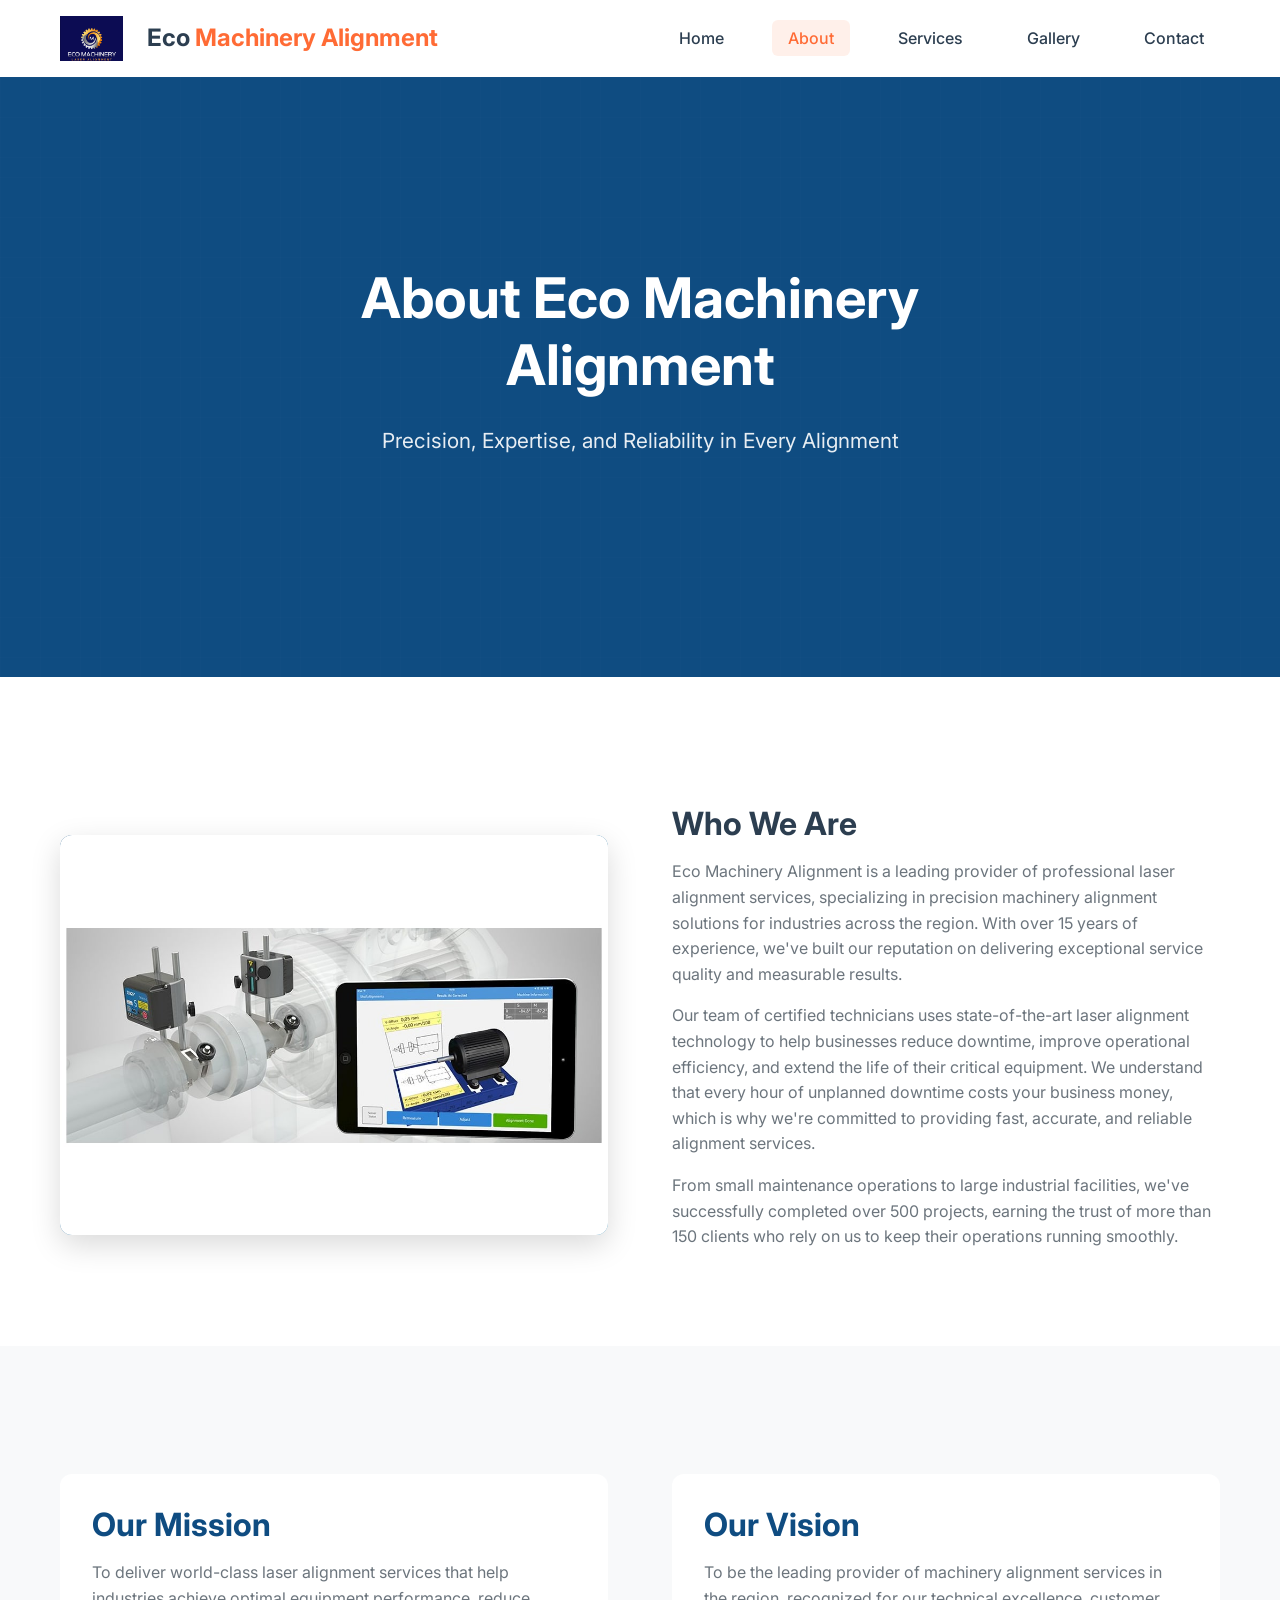
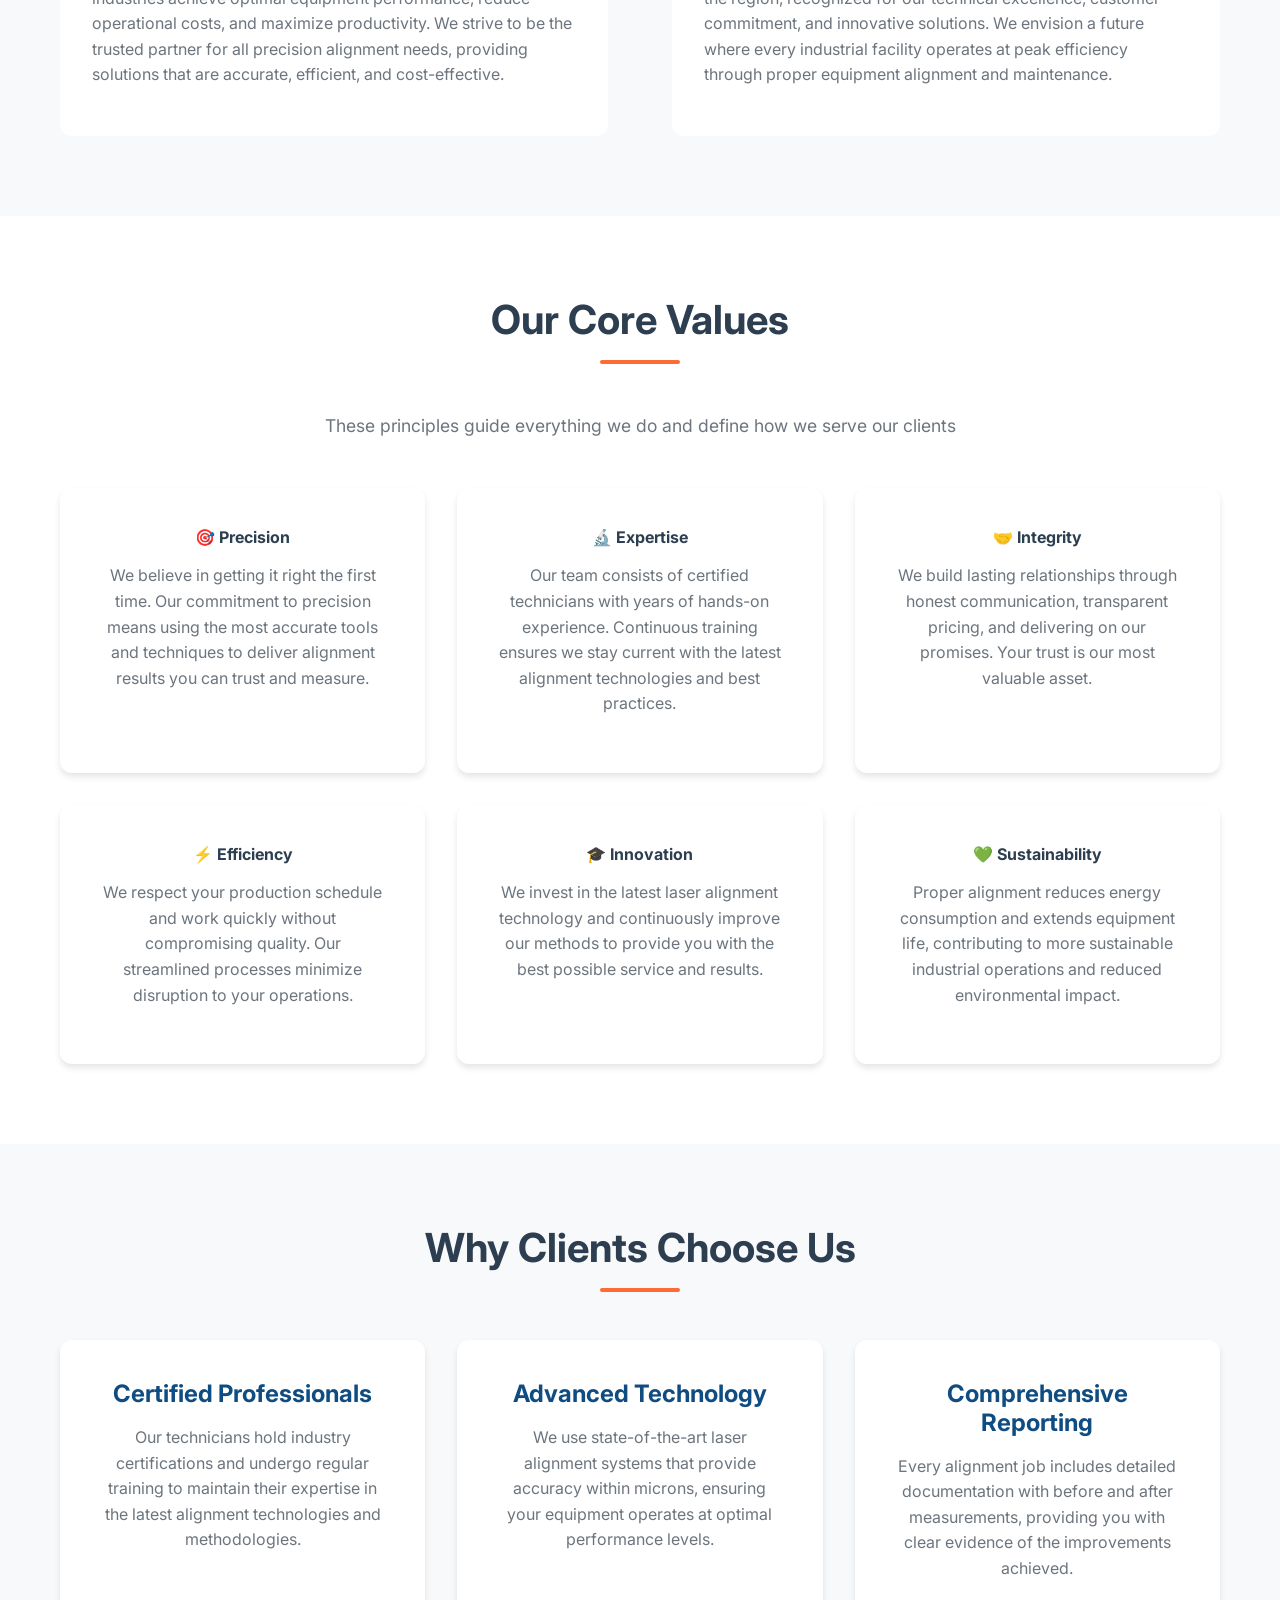
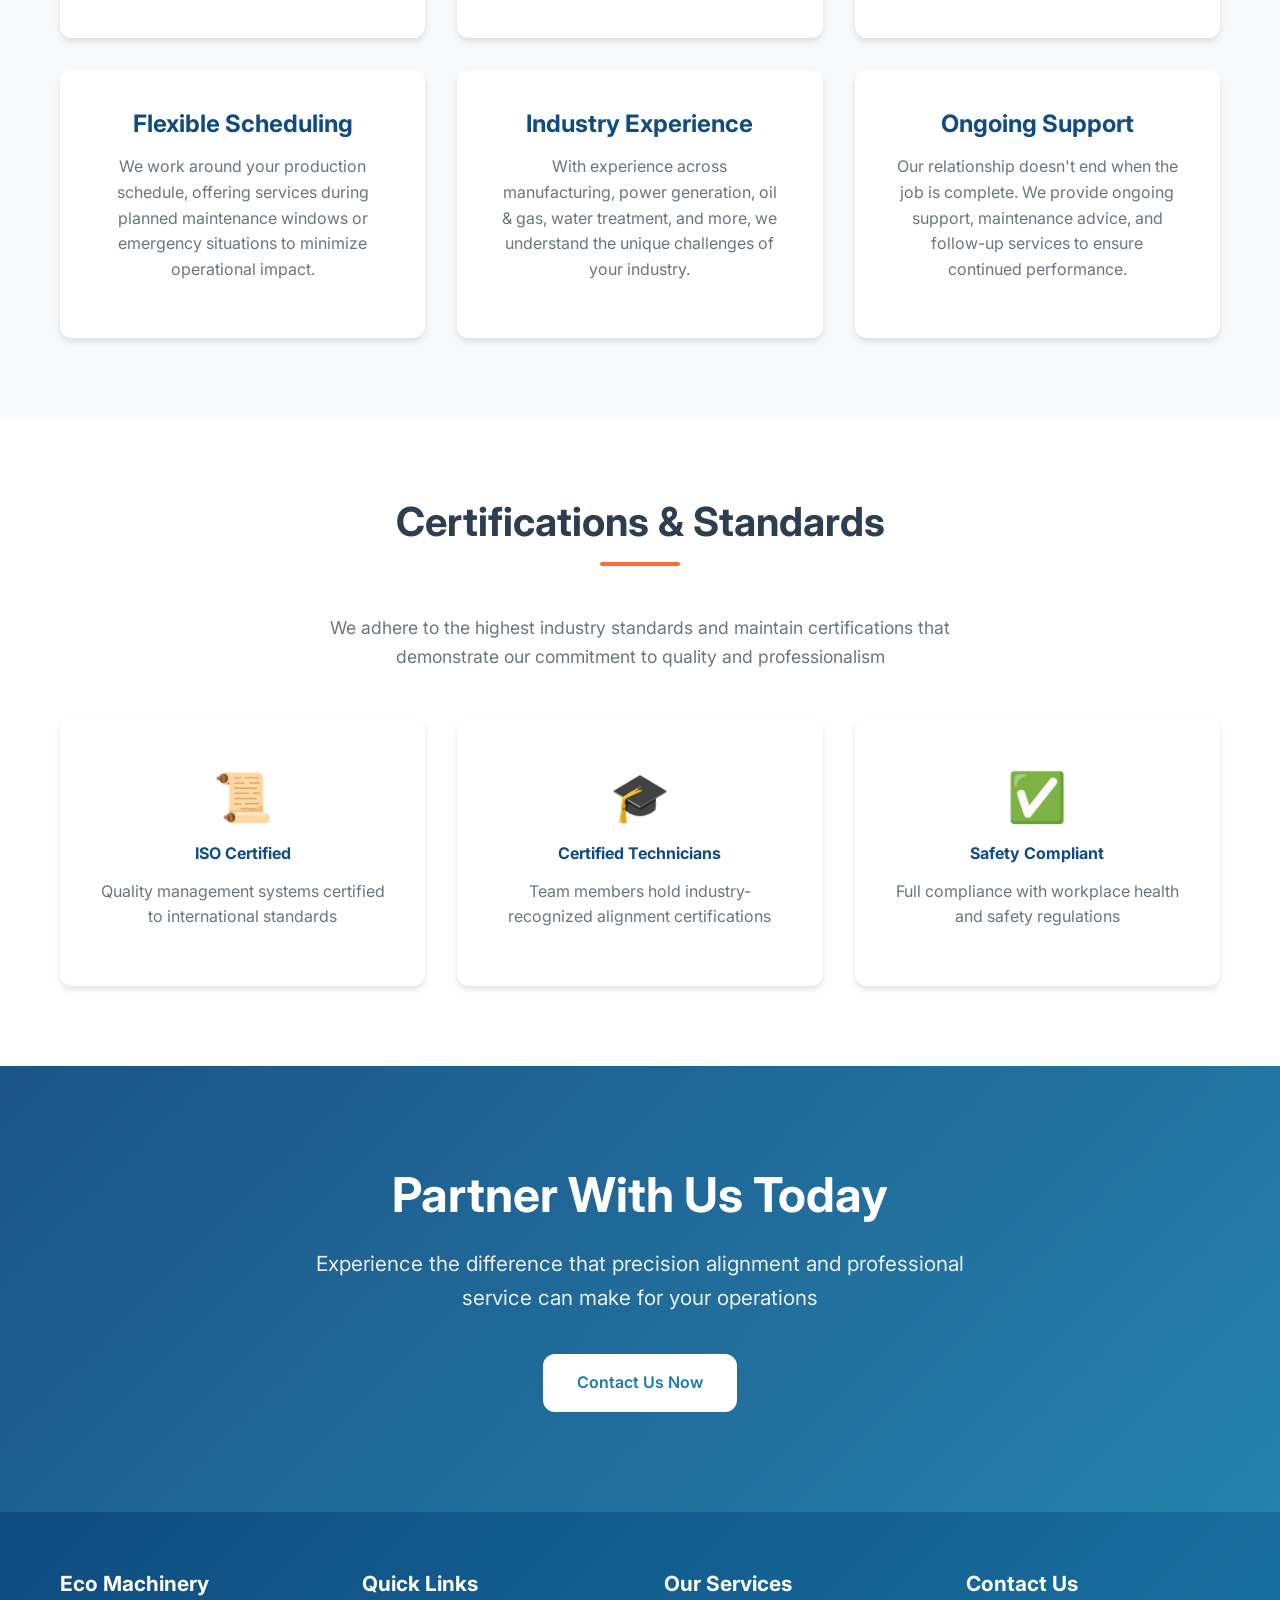
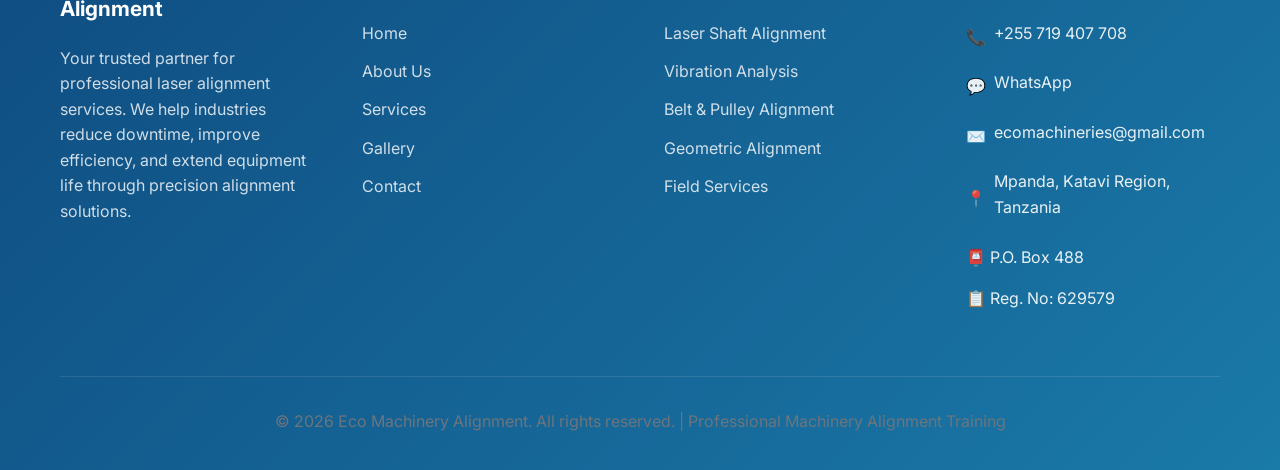
==== commit 428622c2: "Removed watermarks" ====
--- a/about.html
+++ b/about.html
@@ -235,13 +235,6 @@
     <!-- Back to Top Button -->
     <div class="back-to-top">↑</div>
 
-    <!-- Page Watermarks -->
-    <div class="page-watermark">PROTOTYPE</div>
-    <div class="page-watermark">PROTOTYPE</div>
-    <div class="page-watermark">PROTOTYPE</div>
-    <div class="page-watermark">PROTOTYPE</div>
-    <div class="page-watermark">PROTOTYPE</div>
-
     <!-- JavaScript -->
     <script src="js/script.js"></script>
 </body>
